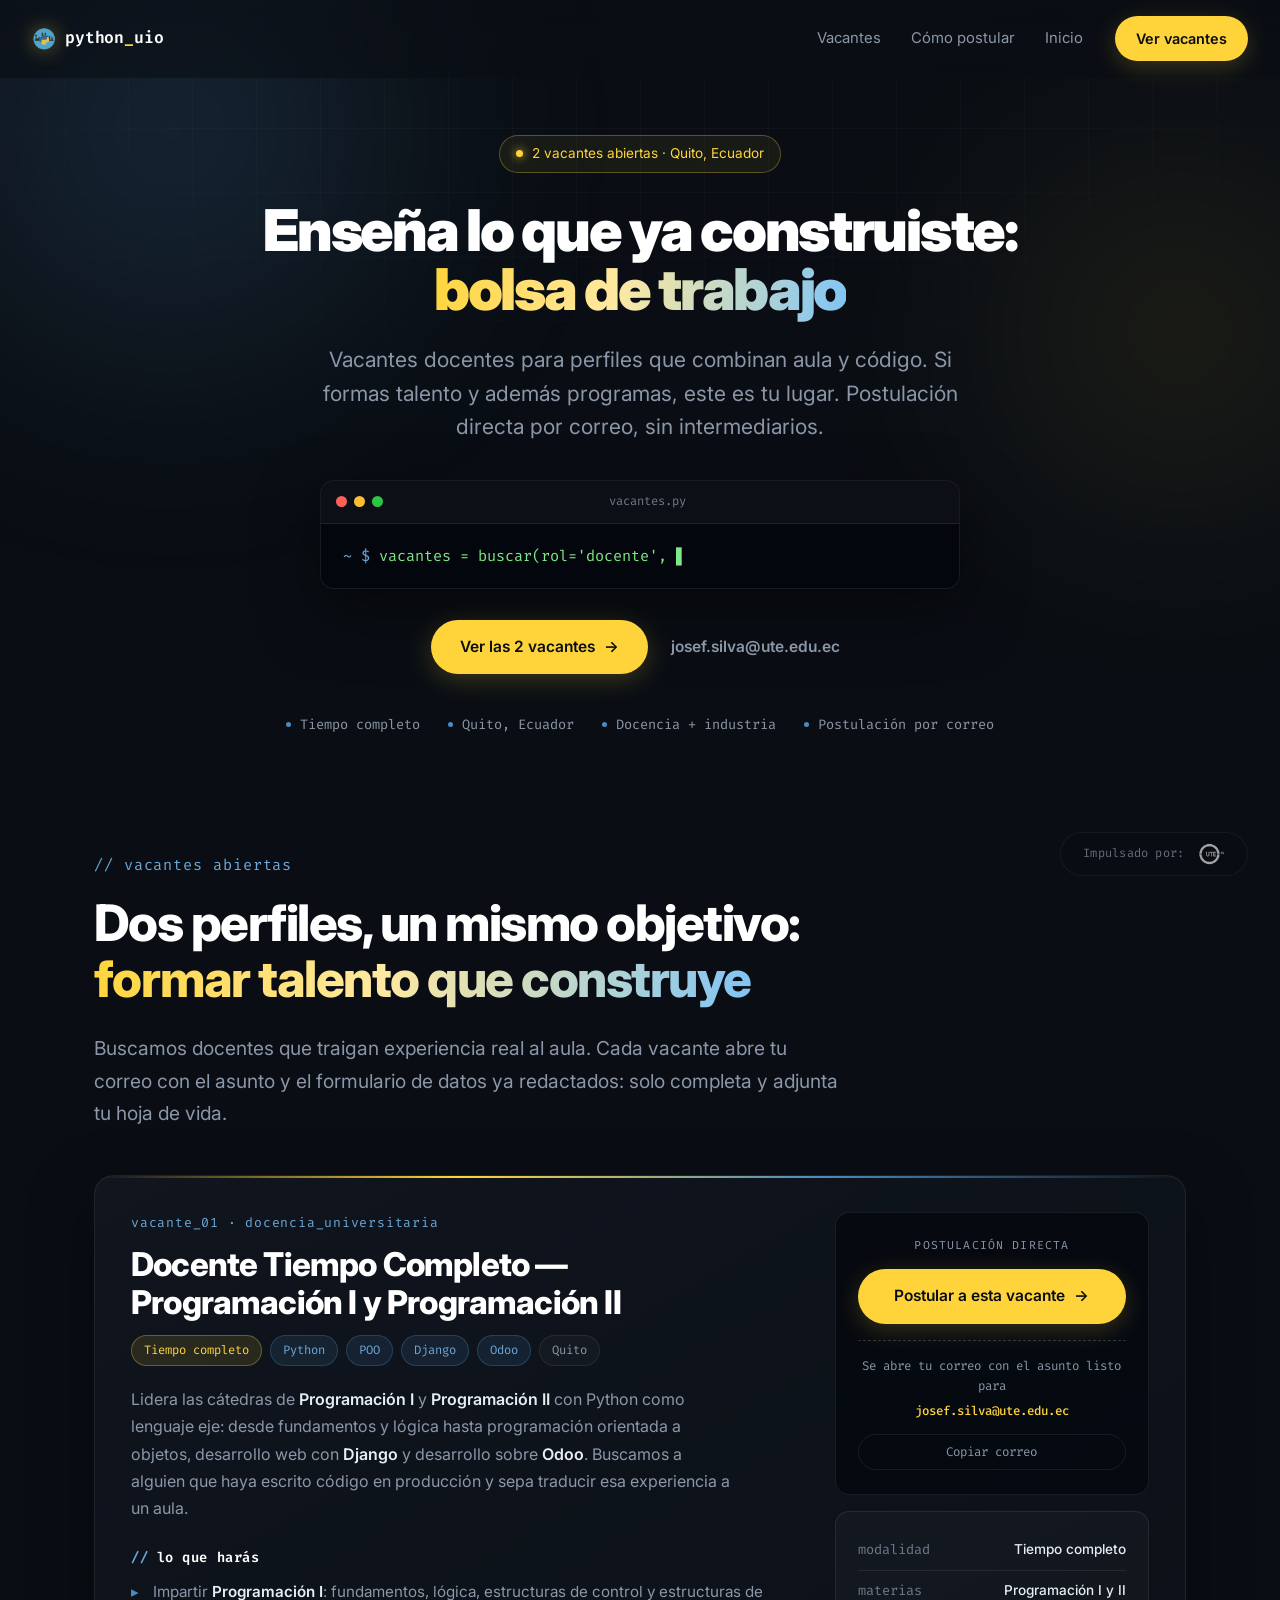
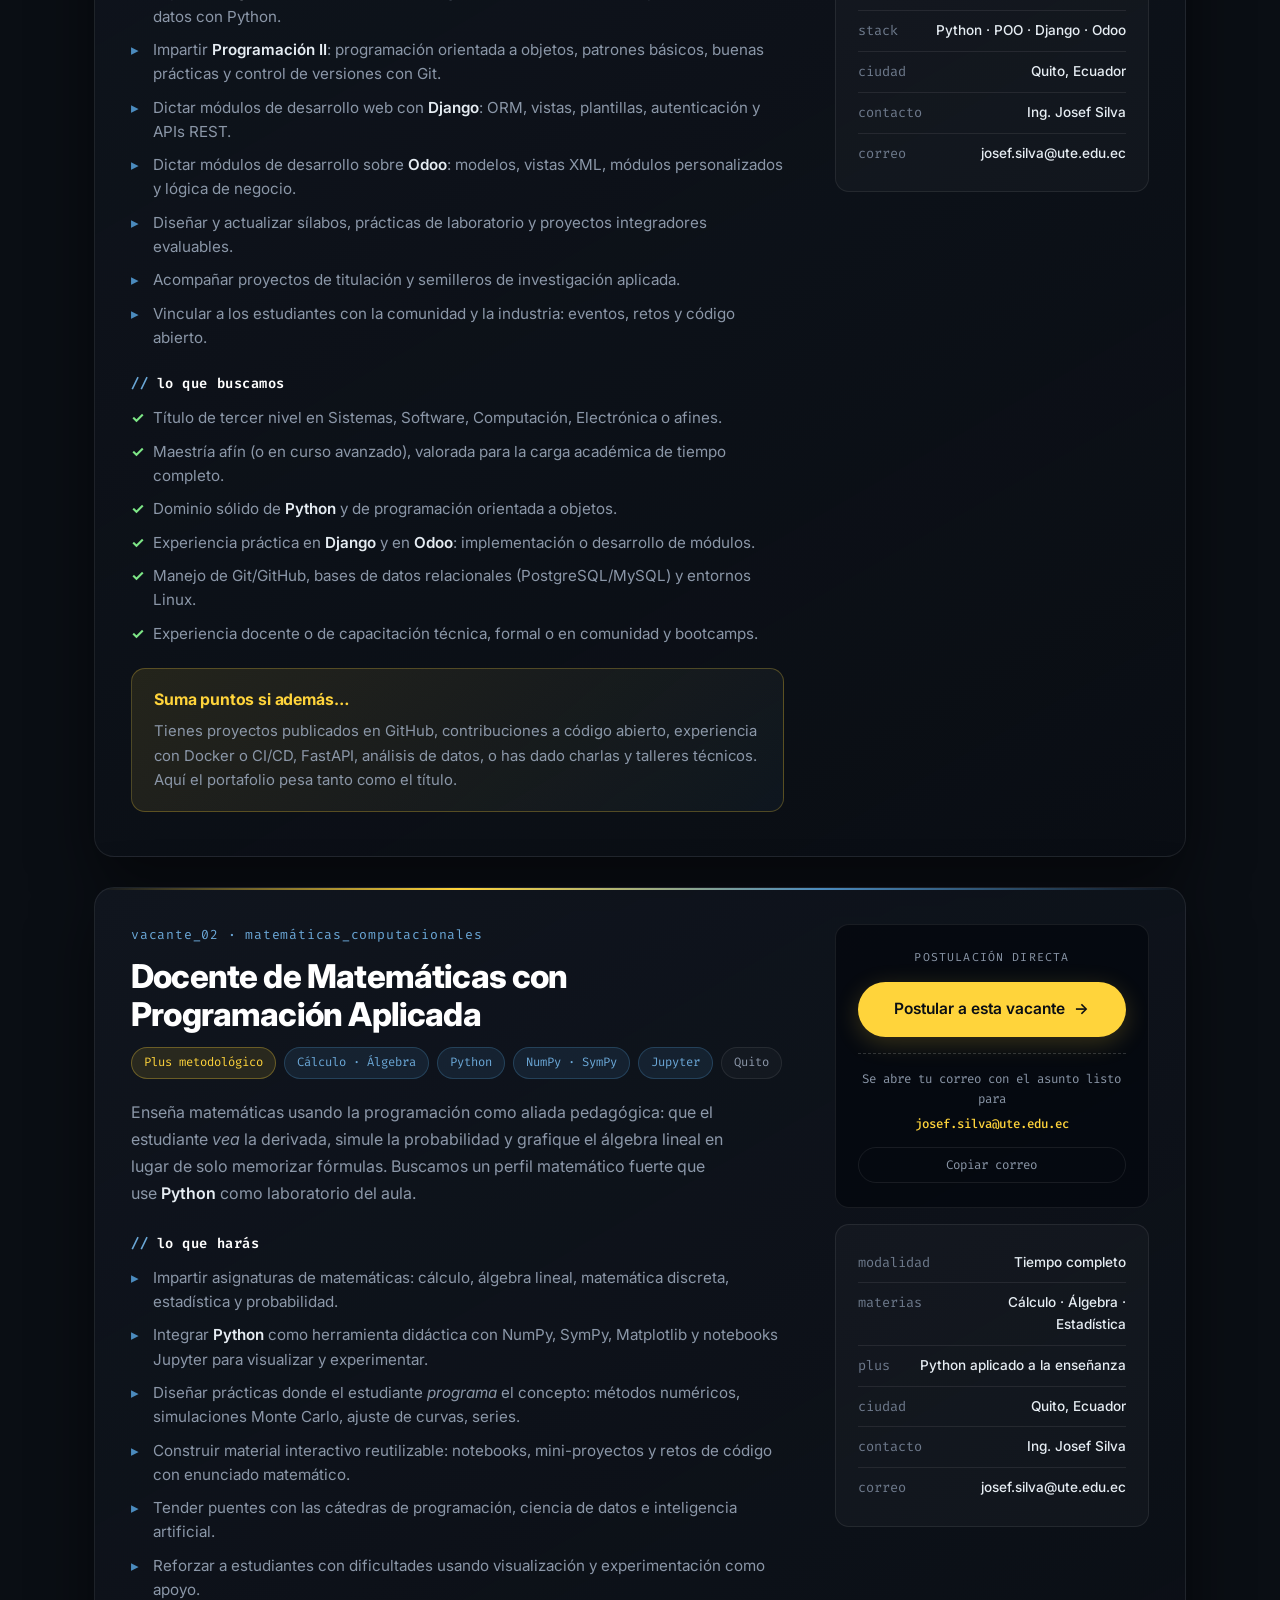
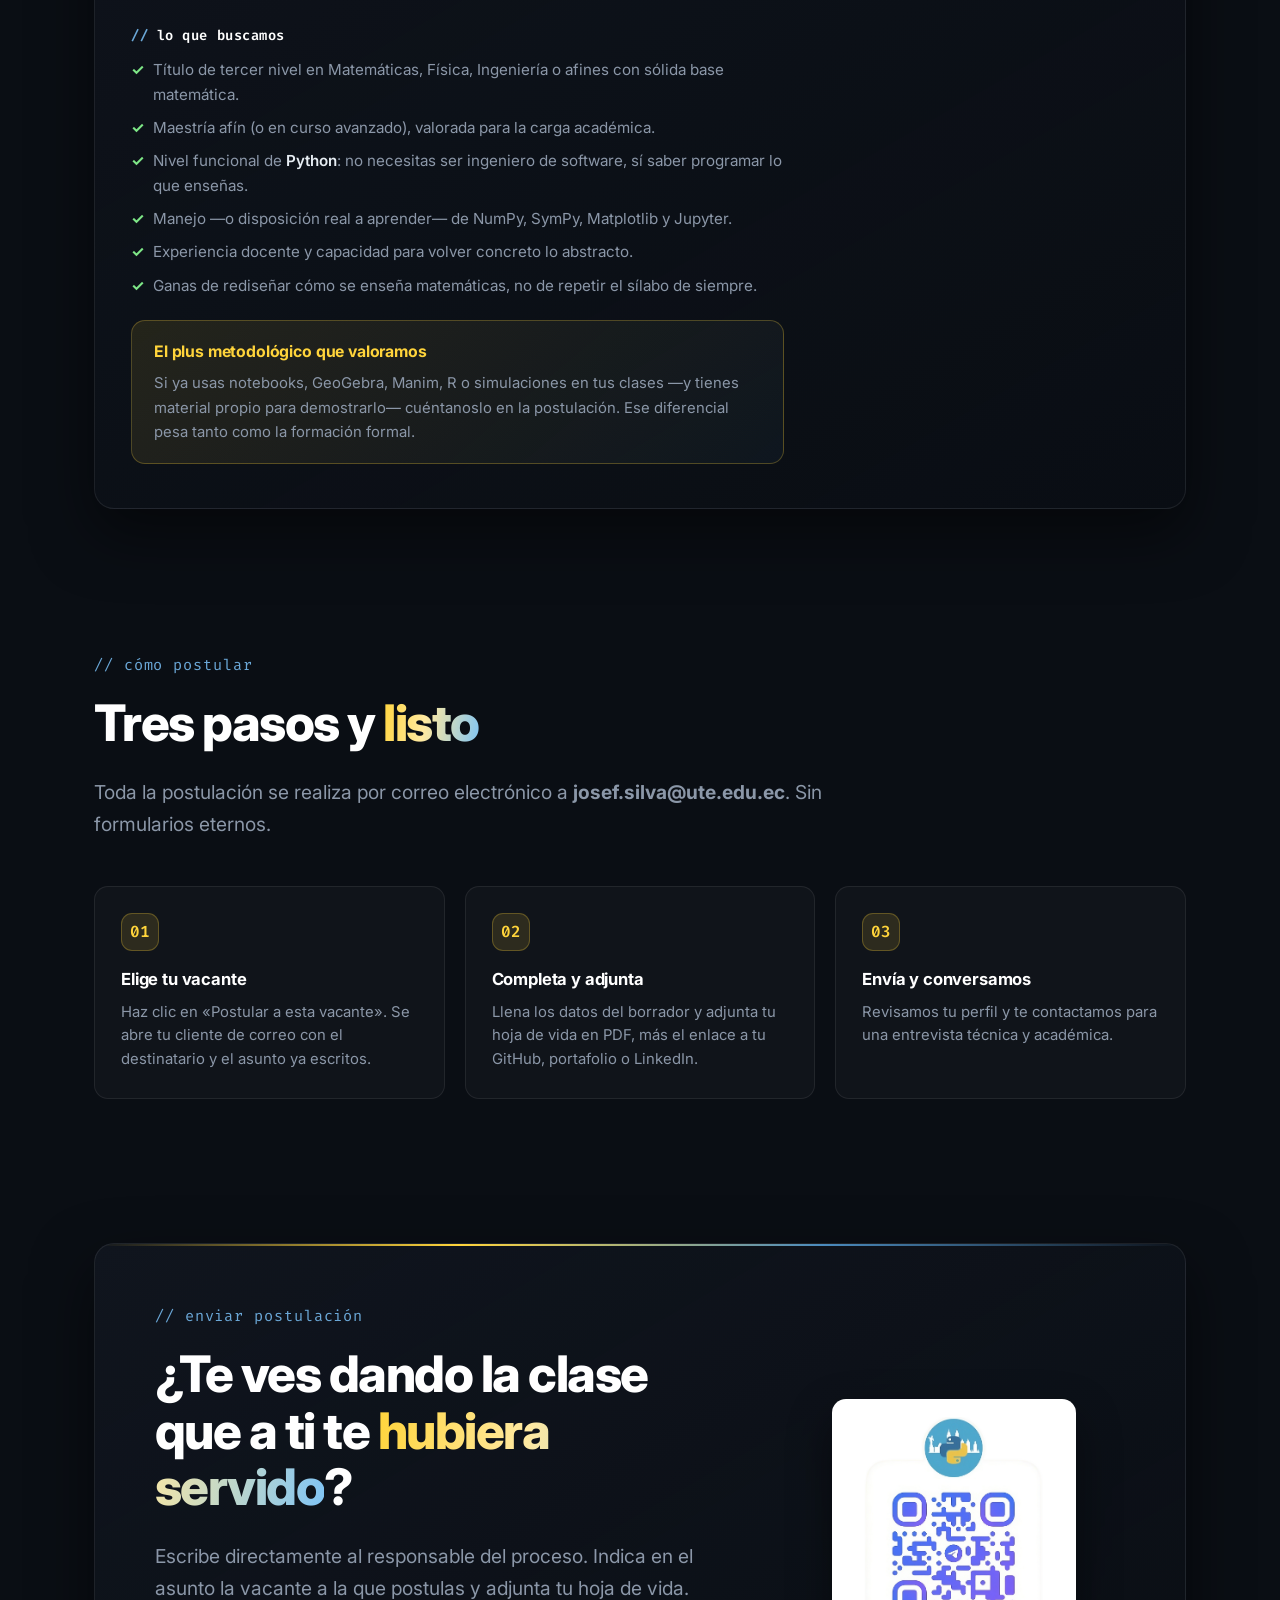
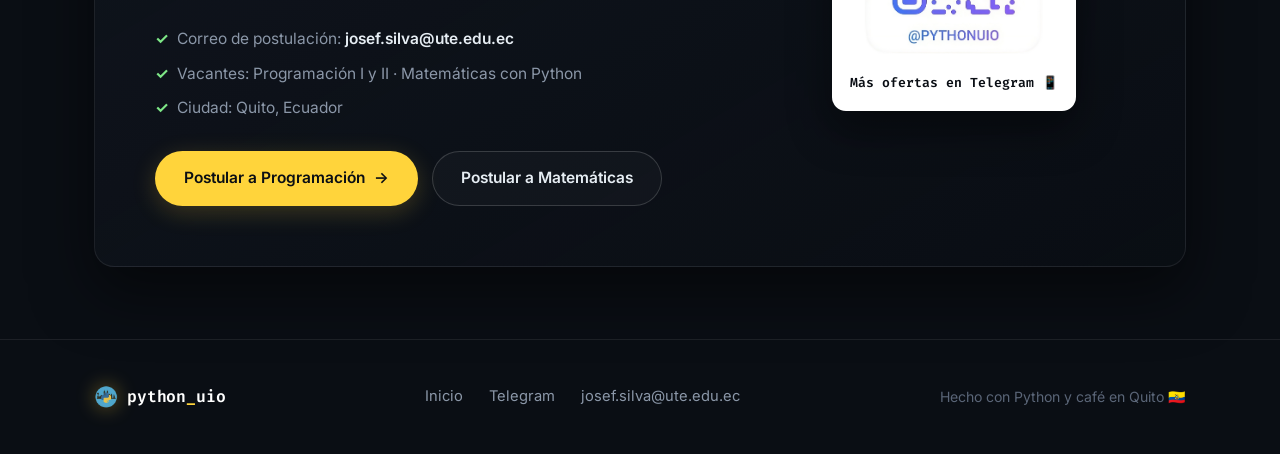
==== bolsa_trabajo.html @ 1a9aefa7 "feat(careers): add job board" ====
<!DOCTYPE html>
<html lang="es" class="page-doc">
<head>
    <meta charset="UTF-8">
    <meta name="viewport" content="width=device-width, initial-scale=1.0">
    <title>Bolsa de Trabajo | Python UIO</title>
    <meta name="description" content="Vacantes docentes en Quito: Docente Tiempo Completo de Programación I y II (Python, POO, Django, Odoo) y Docente de Matemáticas con programación aplicada como plus metodológico. Postula a josef.silva@ute.edu.ec.">
    <meta property="og:type" content="website">
    <meta property="og:title" content="Bolsa de Trabajo | Python UIO">
    <meta property="og:description" content="Dos vacantes docentes en Quito: Programación I y II (Python, Django, Odoo) y Matemáticas con programación aplicada. Postulación directa por correo.">
    <meta property="og:image" content="assets/files/img/sponsor/logo_principal_blanco.svg">
    <meta name="theme-color" content="#0A0E14">
    <link rel="icon" type="image/png" href="assets/files/img/Python_uio.png">
    <link rel="stylesheet" href="assets/css/style.css">
    <link rel="stylesheet" href="assets/css/bolsa_trabajo.css">
    <link rel="preconnect" href="https://fonts.googleapis.com">
    <link rel="preconnect" href="https://fonts.gstatic.com" crossorigin>
    <link href="https://fonts.googleapis.com/css2?family=Fira+Code:wght@400;500;600&family=Inter:wght@300;400;500;600;700;800;900&display=swap" rel="stylesheet">
</head>
<body class="page-doc">

    <!-- Capas de ambiente: orbes de color + rejilla -->
    <div class="ambient" aria-hidden="true">
        <div class="orb orb-blue"></div>
        <div class="orb orb-yellow"></div>
        <div class="grid-overlay"></div>
    </div>

    <!-- Header -->
    <header class="site-header">
        <a href="index.html" class="brand">
            <span class="brand-mark">
                <img src="assets/files/img/Python_uio.png" alt="Python UIO" width="24" height="24">
            </span>
            <span class="brand-text">python<span class="brand-accent">_</span>uio</span>
        </a>
        <nav class="site-nav" aria-label="Navegación principal">
            <a href="#vacantes">Vacantes</a>
            <a href="#como-postular">Cómo postular</a>
            <a href="index.html">Inicio</a>
        </nav>
        <a href="#vacantes" class="btn btn-primary btn-sm header-cta">Ver vacantes</a>
    </header>

    <main>

        <!-- Hero -->
        <section id="hero" class="hero hero-compact">
            <div class="container hero-inner reveal">
                <span class="badge badge-yellow"><span class="badge-dot"></span> 2 vacantes abiertas · Quito, Ecuador</span>

                <h1 class="hero-title">
                    Enseña lo que ya construiste:<br><span class="gradient-text">bolsa de trabajo</span>
                </h1>

                <p class="hero-sub">
                    Vacantes docentes para perfiles que combinan aula y código. Si formas talento y además
                    programas, este es tu lugar. Postulación directa por correo, sin intermediarios.
                </p>

                <div class="terminal">
                    <div class="terminal-bar">
                        <span class="dot red"></span><span class="dot yellow"></span><span class="dot green"></span>
                        <span class="terminal-title">vacantes.py</span>
                    </div>
                    <div class="terminal-body">
                        <span class="prompt">~ $</span> <span id="typewriter"></span><span class="cursor">▋</span>
                    </div>
                </div>

                <div class="hero-actions">
                    <a href="#vacantes" class="btn btn-primary">Ver las 2 vacantes <span class="arrow">→</span></a>
                    <a href="mailto:josef.silva@ute.edu.ec?subject=Consulta%20sobre%20las%20vacantes%20docentes%20-%20Bolsa%20de%20trabajo%20Python%20UIO" class="btn btn-ghost">josef.silva@ute.edu.ec</a>
                </div>

                <ul class="hero-meta">
                    <li>Tiempo completo</li>
                    <li>Quito, Ecuador</li>
                    <li>Docencia + industria</li>
                    <li>Postulación por correo</li>
                </ul>
            </div>
        </section>

        <!-- Vacantes -->
        <section id="vacantes" class="section">
            <div class="container">
                <div class="section-head reveal">
                    <p class="eyebrow">// vacantes abiertas</p>
                    <h2 class="section-title">Dos perfiles, un mismo objetivo:<br><span class="gradient-text">formar talento que construye</span></h2>
                    <p class="lead">
                        Buscamos docentes que traigan experiencia real al aula. Cada vacante abre tu correo con
                        el asunto y el formulario de datos ya redactados: solo completa y adjunta tu hoja de vida.
                    </p>
                </div>

                <div class="jobs">

                    <!-- ===== Vacante 01 ===== -->
                    <article class="job reveal" id="vacante-programacion">
                        <div class="job-main">
                            <p class="job-code">vacante_01 · docencia_universitaria</p>
                            <h2 class="job-title">Docente Tiempo Completo — Programación I y Programación II</h2>

                            <ul class="job-tags">
                                <li class="tag-hot">Tiempo completo</li>
                                <li class="tag-cool">Python</li>
                                <li class="tag-cool">POO</li>
                                <li class="tag-cool">Django</li>
                                <li class="tag-cool">Odoo</li>
                                <li>Quito</li>
                            </ul>

                            <p class="job-desc">
                                Lidera las cátedras de <strong>Programación I</strong> y <strong>Programación II</strong>
                                con Python como lenguaje eje: desde fundamentos y lógica hasta programación orientada
                                a objetos, desarrollo web con <strong>Django</strong> y desarrollo sobre <strong>Odoo</strong>.
                                Buscamos a alguien que haya escrito código en producción y sepa traducir esa
                                experiencia a un aula.
                            </p>

                            <div class="job-block">
                                <h3>lo que harás</h3>
                                <ul class="job-list">
                                    <li>Impartir <strong>Programación I</strong>: fundamentos, lógica, estructuras de control y estructuras de datos con Python.</li>
                                    <li>Impartir <strong>Programación II</strong>: programación orientada a objetos, patrones básicos, buenas prácticas y control de versiones con Git.</li>
                                    <li>Dictar módulos de desarrollo web con <strong>Django</strong>: ORM, vistas, plantillas, autenticación y APIs REST.</li>
                                    <li>Dictar módulos de desarrollo sobre <strong>Odoo</strong>: modelos, vistas XML, módulos personalizados y lógica de negocio.</li>
                                    <li>Diseñar y actualizar sílabos, prácticas de laboratorio y proyectos integradores evaluables.</li>
                                    <li>Acompañar proyectos de titulación y semilleros de investigación aplicada.</li>
                                    <li>Vincular a los estudiantes con la comunidad y la industria: eventos, retos y código abierto.</li>
                                </ul>
                            </div>

                            <div class="job-block">
                                <h3>lo que buscamos</h3>
                                <ul class="job-list is-check">
                                    <li>Título de tercer nivel en Sistemas, Software, Computación, Electrónica o afines.</li>
                                    <li>Maestría afín (o en curso avanzado), valorada para la carga académica de tiempo completo.</li>
                                    <li>Dominio sólido de <strong>Python</strong> y de programación orientada a objetos.</li>
                                    <li>Experiencia práctica en <strong>Django</strong> y en <strong>Odoo</strong>: implementación o desarrollo de módulos.</li>
                                    <li>Manejo de Git/GitHub, bases de datos relacionales (PostgreSQL/MySQL) y entornos Linux.</li>
                                    <li>Experiencia docente o de capacitación técnica, formal o en comunidad y bootcamps.</li>
                                </ul>
                            </div>

                            <div class="job-highlight">
                                <h3>Suma puntos si además…</h3>
                                <p>
                                    Tienes proyectos publicados en GitHub, contribuciones a código abierto, experiencia
                                    con Docker o CI/CD, FastAPI, análisis de datos, o has dado charlas y talleres
                                    técnicos. Aquí el portafolio pesa tanto como el título.
                                </p>
                            </div>
                        </div>

                        <aside class="job-aside">
                            <div class="apply-box">
                                <p class="apply-kicker">Postulación directa</p>
                                <a href="mailto:josef.silva@ute.edu.ec?subject=Postulacion%20-%20Docente%20Tiempo%20Completo%20Programacion%20I%20y%20II%20%28Python%20%2F%20Django%20%2F%20Odoo%29&body=Estimado%20Ing.%20Josef%20Silva%3A%0D%0A%0D%0APor%20medio%20del%20presente%20presento%20mi%20postulacion%20a%20la%20vacante%20de%20Docente%20Tiempo%20Completo%20de%20Programacion%20I%20y%20Programacion%20II%20%28Python%2C%20POO%2C%20Django%2C%20Odoo%29%2C%20publicada%20en%20la%20bolsa%20de%20trabajo%20de%20Python%20UIO.%0D%0A%0D%0A---%20DATOS%20DEL%20POSTULANTE%20---%0D%0ANombre%20completo%3A%0D%0ATelefono%20%2F%20WhatsApp%3A%0D%0ACiudad%20de%20residencia%3A%0D%0A%0D%0A---%20FORMACION%20---%0D%0ATitulo%20de%20tercer%20nivel%3A%0D%0ATitulo%20de%20cuarto%20nivel%20%28maestria%20%2F%20PhD%29%3A%0D%0AInstitucion%20y%20anio%20de%20graduacion%3A%0D%0A%0D%0A---%20EXPERIENCIA%20---%0D%0AAnios%20de%20experiencia%20docente%3A%0D%0AAnios%20de%20experiencia%20profesional%20en%20el%20area%3A%0D%0ANivel%20en%20Python%20y%20POO%20%28basico%20%2F%20intermedio%20%2F%20avanzado%29%3A%0D%0AExperiencia%20con%20Django%20%28proyectos%20y%20rol%29%3A%0D%0AExperiencia%20con%20Odoo%20%28version%20y%20modulos%20desarrollados%29%3A%0D%0AOtras%20herramientas%20%28Git%2C%20PostgreSQL%2C%20Docker%2C%20APIs%2C%20etc.%29%3A%0D%0A%0D%0A---%20ENLACES%20---%0D%0AGitHub%20%2F%20GitLab%3A%0D%0APortafolio%20o%20material%20propio%3A%0D%0ALinkedIn%3A%0D%0A%0D%0A---%20PRESENTACION%20BREVE%20%283%20o%204%20lineas%29%20---%0D%0A%0D%0A%0D%0AIMPORTANTE%3A%20adjuntar%20la%20hoja%20de%20vida%20en%20PDF%20antes%20de%20enviar.%0D%0A%0D%0AQuedo%20atento%2Fa%20a%20su%20respuesta.%0D%0ASaludos%20cordiales%2C%0D%0A" class="btn btn-primary">
                                    Postular a esta vacante <span class="arrow">→</span>
                                </a>
                                <a href="mailto:josef.silva@ute.edu.ec?subject=Postulacion%20-%20Docente%20Tiempo%20Completo%20Programacion%20I%20y%20II%20%28Python%20%2F%20Django%20%2F%20Odoo%29&body=Estimado%20Ing.%20Josef%20Silva%3A%0D%0A%0D%0APor%20medio%20del%20presente%20presento%20mi%20postulacion%20a%20la%20vacante%20de%20Docente%20Tiempo%20Completo%20de%20Programacion%20I%20y%20Programacion%20II%20%28Python%2C%20POO%2C%20Django%2C%20Odoo%29%2C%20publicada%20en%20la%20bolsa%20de%20trabajo%20de%20Python%20UIO.%0D%0A%0D%0A---%20DATOS%20DEL%20POSTULANTE%20---%0D%0ANombre%20completo%3A%0D%0ATelefono%20%2F%20WhatsApp%3A%0D%0ACiudad%20de%20residencia%3A%0D%0A%0D%0A---%20FORMACION%20---%0D%0ATitulo%20de%20tercer%20nivel%3A%0D%0ATitulo%20de%20cuarto%20nivel%20%28maestria%20%2F%20PhD%29%3A%0D%0AInstitucion%20y%20anio%20de%20graduacion%3A%0D%0A%0D%0A---%20EXPERIENCIA%20---%0D%0AAnios%20de%20experiencia%20docente%3A%0D%0AAnios%20de%20experiencia%20profesional%20en%20el%20area%3A%0D%0ANivel%20en%20Python%20y%20POO%20%28basico%20%2F%20intermedio%20%2F%20avanzado%29%3A%0D%0AExperiencia%20con%20Django%20%28proyectos%20y%20rol%29%3A%0D%0AExperiencia%20con%20Odoo%20%28version%20y%20modulos%20desarrollados%29%3A%0D%0AOtras%20herramientas%20%28Git%2C%20PostgreSQL%2C%20Docker%2C%20APIs%2C%20etc.%29%3A%0D%0A%0D%0A---%20ENLACES%20---%0D%0AGitHub%20%2F%20GitLab%3A%0D%0APortafolio%20o%20material%20propio%3A%0D%0ALinkedIn%3A%0D%0A%0D%0A---%20PRESENTACION%20BREVE%20%283%20o%204%20lineas%29%20---%0D%0A%0D%0A%0D%0AIMPORTANTE%3A%20adjuntar%20la%20hoja%20de%20vida%20en%20PDF%20antes%20de%20enviar.%0D%0A%0D%0AQuedo%20atento%2Fa%20a%20su%20respuesta.%0D%0ASaludos%20cordiales%2C%0D%0A" class="apply-mail">
                                    Se abre tu correo con el asunto listo para
                                    <strong>josef.silva@ute.edu.ec</strong>
                                </a>
                                <button type="button" class="copy-btn" data-copy="josef.silva@ute.edu.ec">Copiar correo</button>
                            </div>

                            <ul class="job-facts">
                                <li><span class="fact-key">modalidad</span><span class="fact-val">Tiempo completo</span></li>
                                <li><span class="fact-key">materias</span><span class="fact-val">Programación I y II</span></li>
                                <li><span class="fact-key">stack</span><span class="fact-val">Python · POO · Django · Odoo</span></li>
                                <li><span class="fact-key">ciudad</span><span class="fact-val">Quito, Ecuador</span></li>
                                <li><span class="fact-key">contacto</span><span class="fact-val">Ing. Josef Silva</span></li>
                                <li><span class="fact-key">correo</span><span class="fact-val">josef.silva@<wbr>ute.edu.ec</span></li>
                            </ul>
                        </aside>
                    </article>

                    <!-- ===== Vacante 02 ===== -->
                    <article class="job reveal" id="vacante-matematicas">
                        <div class="job-main">
                            <p class="job-code">vacante_02 · matemáticas_computacionales</p>
                            <h2 class="job-title">Docente de Matemáticas con Programación Aplicada</h2>

                            <ul class="job-tags">
                                <li class="tag-hot">Plus metodológico</li>
                                <li class="tag-cool">Cálculo · Álgebra</li>
                                <li class="tag-cool">Python</li>
                                <li class="tag-cool">NumPy · SymPy</li>
                                <li class="tag-cool">Jupyter</li>
                                <li>Quito</li>
                            </ul>

                            <p class="job-desc">
                                Enseña matemáticas usando la programación como aliada pedagógica: que el estudiante
                                <em>vea</em> la derivada, simule la probabilidad y grafique el álgebra lineal en lugar
                                de solo memorizar fórmulas. Buscamos un perfil matemático fuerte que use
                                <strong>Python</strong> como laboratorio del aula.
                            </p>

                            <div class="job-block">
                                <h3>lo que harás</h3>
                                <ul class="job-list">
                                    <li>Impartir asignaturas de matemáticas: cálculo, álgebra lineal, matemática discreta, estadística y probabilidad.</li>
                                    <li>Integrar <strong>Python</strong> como herramienta didáctica con NumPy, SymPy, Matplotlib y notebooks Jupyter para visualizar y experimentar.</li>
                                    <li>Diseñar prácticas donde el estudiante <em>programa</em> el concepto: métodos numéricos, simulaciones Monte Carlo, ajuste de curvas, series.</li>
                                    <li>Construir material interactivo reutilizable: notebooks, mini-proyectos y retos de código con enunciado matemático.</li>
                                    <li>Tender puentes con las cátedras de programación, ciencia de datos e inteligencia artificial.</li>
                                    <li>Reforzar a estudiantes con dificultades usando visualización y experimentación como apoyo.</li>
                                </ul>
                            </div>

                            <div class="job-block">
                                <h3>lo que buscamos</h3>
                                <ul class="job-list is-check">
                                    <li>Título de tercer nivel en Matemáticas, Física, Ingeniería o afines con sólida base matemática.</li>
                                    <li>Maestría afín (o en curso avanzado), valorada para la carga académica.</li>
                                    <li>Nivel funcional de <strong>Python</strong>: no necesitas ser ingeniero de software, sí saber programar lo que enseñas.</li>
                                    <li>Manejo —o disposición real a aprender— de NumPy, SymPy, Matplotlib y Jupyter.</li>
                                    <li>Experiencia docente y capacidad para volver concreto lo abstracto.</li>
                                    <li>Ganas de rediseñar cómo se enseña matemáticas, no de repetir el sílabo de siempre.</li>
                                </ul>
                            </div>

                            <div class="job-highlight">
                                <h3>El plus metodológico que valoramos</h3>
                                <p>
                                    Si ya usas notebooks, GeoGebra, Manim, R o simulaciones en tus clases —y tienes
                                    material propio para demostrarlo— cuéntanoslo en la postulación. Ese diferencial
                                    pesa tanto como la formación formal.
                                </p>
                            </div>
                        </div>

                        <aside class="job-aside">
                            <div class="apply-box">
                                <p class="apply-kicker">Postulación directa</p>
                                <a href="mailto:josef.silva@ute.edu.ec?subject=Postulacion%20-%20Docente%20de%20Matematicas%20con%20Programacion%20Aplicada&body=Estimado%20Ing.%20Josef%20Silva%3A%0D%0A%0D%0APor%20medio%20del%20presente%20presento%20mi%20postulacion%20a%20la%20vacante%20de%20Docente%20de%20Matematicas%20con%20Programacion%20Aplicada%20a%20la%20Ensenanza%2C%20publicada%20en%20la%20bolsa%20de%20trabajo%20de%20Python%20UIO.%0D%0A%0D%0A---%20DATOS%20DEL%20POSTULANTE%20---%0D%0ANombre%20completo%3A%0D%0ATelefono%20%2F%20WhatsApp%3A%0D%0ACiudad%20de%20residencia%3A%0D%0A%0D%0A---%20FORMACION%20---%0D%0ATitulo%20de%20tercer%20nivel%3A%0D%0ATitulo%20de%20cuarto%20nivel%20%28maestria%20%2F%20PhD%29%3A%0D%0AInstitucion%20y%20anio%20de%20graduacion%3A%0D%0A%0D%0A---%20EXPERIENCIA%20---%0D%0AAnios%20de%20experiencia%20docente%3A%0D%0AAnios%20de%20experiencia%20profesional%20en%20el%20area%3A%0D%0AAsignaturas%20de%20matematicas%20que%20ha%20impartido%3A%0D%0ANivel%20en%20Python%20%28basico%20%2F%20intermedio%20%2F%20avanzado%29%3A%0D%0AHerramientas%20que%20usa%20en%20clase%20%28NumPy%2C%20SymPy%2C%20Matplotlib%2C%20Jupyter%2C%20GeoGebra%2C%20Manim%2C%20R%2C%20otras%29%3A%0D%0AEjemplo%20concreto%20de%20una%20clase%20donde%20aplico%20programacion%3A%0D%0A%0D%0A---%20ENLACES%20---%0D%0AGitHub%20%2F%20GitLab%3A%0D%0APortafolio%20o%20material%20propio%3A%0D%0ALinkedIn%3A%0D%0A%0D%0A---%20PRESENTACION%20BREVE%20%283%20o%204%20lineas%29%20---%0D%0A%0D%0A%0D%0AIMPORTANTE%3A%20adjuntar%20la%20hoja%20de%20vida%20en%20PDF%20antes%20de%20enviar.%0D%0A%0D%0AQuedo%20atento%2Fa%20a%20su%20respuesta.%0D%0ASaludos%20cordiales%2C%0D%0A" class="btn btn-primary">
                                    Postular a esta vacante <span class="arrow">→</span>
                                </a>
                                <a href="mailto:josef.silva@ute.edu.ec?subject=Postulacion%20-%20Docente%20de%20Matematicas%20con%20Programacion%20Aplicada&body=Estimado%20Ing.%20Josef%20Silva%3A%0D%0A%0D%0APor%20medio%20del%20presente%20presento%20mi%20postulacion%20a%20la%20vacante%20de%20Docente%20de%20Matematicas%20con%20Programacion%20Aplicada%20a%20la%20Ensenanza%2C%20publicada%20en%20la%20bolsa%20de%20trabajo%20de%20Python%20UIO.%0D%0A%0D%0A---%20DATOS%20DEL%20POSTULANTE%20---%0D%0ANombre%20completo%3A%0D%0ATelefono%20%2F%20WhatsApp%3A%0D%0ACiudad%20de%20residencia%3A%0D%0A%0D%0A---%20FORMACION%20---%0D%0ATitulo%20de%20tercer%20nivel%3A%0D%0ATitulo%20de%20cuarto%20nivel%20%28maestria%20%2F%20PhD%29%3A%0D%0AInstitucion%20y%20anio%20de%20graduacion%3A%0D%0A%0D%0A---%20EXPERIENCIA%20---%0D%0AAnios%20de%20experiencia%20docente%3A%0D%0AAnios%20de%20experiencia%20profesional%20en%20el%20area%3A%0D%0AAsignaturas%20de%20matematicas%20que%20ha%20impartido%3A%0D%0ANivel%20en%20Python%20%28basico%20%2F%20intermedio%20%2F%20avanzado%29%3A%0D%0AHerramientas%20que%20usa%20en%20clase%20%28NumPy%2C%20SymPy%2C%20Matplotlib%2C%20Jupyter%2C%20GeoGebra%2C%20Manim%2C%20R%2C%20otras%29%3A%0D%0AEjemplo%20concreto%20de%20una%20clase%20donde%20aplico%20programacion%3A%0D%0A%0D%0A---%20ENLACES%20---%0D%0AGitHub%20%2F%20GitLab%3A%0D%0APortafolio%20o%20material%20propio%3A%0D%0ALinkedIn%3A%0D%0A%0D%0A---%20PRESENTACION%20BREVE%20%283%20o%204%20lineas%29%20---%0D%0A%0D%0A%0D%0AIMPORTANTE%3A%20adjuntar%20la%20hoja%20de%20vida%20en%20PDF%20antes%20de%20enviar.%0D%0A%0D%0AQuedo%20atento%2Fa%20a%20su%20respuesta.%0D%0ASaludos%20cordiales%2C%0D%0A" class="apply-mail">
                                    Se abre tu correo con el asunto listo para
                                    <strong>josef.silva@ute.edu.ec</strong>
                                </a>
                                <button type="button" class="copy-btn" data-copy="josef.silva@ute.edu.ec">Copiar correo</button>
                            </div>

                            <ul class="job-facts">
                                <li><span class="fact-key">modalidad</span><span class="fact-val">Tiempo completo</span></li>
                                <li><span class="fact-key">materias</span><span class="fact-val">Cálculo · Álgebra · Estadística</span></li>
                                <li><span class="fact-key">plus</span><span class="fact-val">Python aplicado a la enseñanza</span></li>
                                <li><span class="fact-key">ciudad</span><span class="fact-val">Quito, Ecuador</span></li>
                                <li><span class="fact-key">contacto</span><span class="fact-val">Ing. Josef Silva</span></li>
                                <li><span class="fact-key">correo</span><span class="fact-val">josef.silva@<wbr>ute.edu.ec</span></li>
                            </ul>
                        </aside>
                    </article>

                </div>
            </div>
        </section>

        <!-- Cómo postular -->
        <section id="como-postular" class="section">
            <div class="container">
                <div class="section-head reveal">
                    <p class="eyebrow">// cómo postular</p>
                    <h2 class="section-title">Tres pasos y <span class="gradient-text">listo</span></h2>
                    <p class="lead">
                        Toda la postulación se realiza por correo electrónico a
                        <strong>josef.silva@ute.edu.ec</strong>. Sin formularios eternos.
                    </p>
                </div>

                <div class="steps">
                    <article class="step reveal">
                        <span class="step-num">01</span>
                        <h3>Elige tu vacante</h3>
                        <p>Haz clic en «Postular a esta vacante». Se abre tu cliente de correo con el destinatario y el asunto ya escritos.</p>
                    </article>
                    <article class="step reveal">
                        <span class="step-num">02</span>
                        <h3>Completa y adjunta</h3>
                        <p>Llena los datos del borrador y adjunta tu hoja de vida en PDF, más el enlace a tu GitHub, portafolio o LinkedIn.</p>
                    </article>
                    <article class="step reveal">
                        <span class="step-num">03</span>
                        <h3>Envía y conversamos</h3>
                        <p>Revisamos tu perfil y te contactamos para una entrevista técnica y académica.</p>
                    </article>
                </div>
            </div>
        </section>

        <!-- CTA final -->
        <section id="contacto" class="section">
            <div class="container">
                <div class="panel final-cta reveal">
                    <div class="panel-content">
                        <p class="eyebrow">// enviar postulación</p>
                        <h2 class="section-title">
                            ¿Te ves dando la clase<br>que a ti te <span class="gradient-text">hubiera servido</span>?
                        </h2>
                        <p class="lead">
                            Escribe directamente al responsable del proceso. Indica en el asunto la vacante
                            a la que postulas y adjunta tu hoja de vida.
                        </p>
                        <ul class="check-list">
                            <li>Correo de postulación: <strong>josef.silva@ute.edu.ec</strong></li>
                            <li>Vacantes: Programación I y II · Matemáticas con Python</li>
                            <li>Ciudad: Quito, Ecuador</li>
                        </ul>
                        <div class="hero-actions">
                            <a href="mailto:josef.silva@ute.edu.ec?subject=Postulacion%20-%20Docente%20Tiempo%20Completo%20Programacion%20I%20y%20II%20%28Python%20%2F%20Django%20%2F%20Odoo%29&body=Estimado%20Ing.%20Josef%20Silva%3A%0D%0A%0D%0APor%20medio%20del%20presente%20presento%20mi%20postulacion%20a%20la%20vacante%20de%20Docente%20Tiempo%20Completo%20de%20Programacion%20I%20y%20Programacion%20II%20%28Python%2C%20POO%2C%20Django%2C%20Odoo%29%2C%20publicada%20en%20la%20bolsa%20de%20trabajo%20de%20Python%20UIO.%0D%0A%0D%0A---%20DATOS%20DEL%20POSTULANTE%20---%0D%0ANombre%20completo%3A%0D%0ATelefono%20%2F%20WhatsApp%3A%0D%0ACiudad%20de%20residencia%3A%0D%0A%0D%0A---%20FORMACION%20---%0D%0ATitulo%20de%20tercer%20nivel%3A%0D%0ATitulo%20de%20cuarto%20nivel%20%28maestria%20%2F%20PhD%29%3A%0D%0AInstitucion%20y%20anio%20de%20graduacion%3A%0D%0A%0D%0A---%20EXPERIENCIA%20---%0D%0AAnios%20de%20experiencia%20docente%3A%0D%0AAnios%20de%20experiencia%20profesional%20en%20el%20area%3A%0D%0ANivel%20en%20Python%20y%20POO%20%28basico%20%2F%20intermedio%20%2F%20avanzado%29%3A%0D%0AExperiencia%20con%20Django%20%28proyectos%20y%20rol%29%3A%0D%0AExperiencia%20con%20Odoo%20%28version%20y%20modulos%20desarrollados%29%3A%0D%0AOtras%20herramientas%20%28Git%2C%20PostgreSQL%2C%20Docker%2C%20APIs%2C%20etc.%29%3A%0D%0A%0D%0A---%20ENLACES%20---%0D%0AGitHub%20%2F%20GitLab%3A%0D%0APortafolio%20o%20material%20propio%3A%0D%0ALinkedIn%3A%0D%0A%0D%0A---%20PRESENTACION%20BREVE%20%283%20o%204%20lineas%29%20---%0D%0A%0D%0A%0D%0AIMPORTANTE%3A%20adjuntar%20la%20hoja%20de%20vida%20en%20PDF%20antes%20de%20enviar.%0D%0A%0D%0AQuedo%20atento%2Fa%20a%20su%20respuesta.%0D%0ASaludos%20cordiales%2C%0D%0A" class="btn btn-primary">
                                Postular a Programación <span class="arrow">→</span>
                            </a>
                            <a href="mailto:josef.silva@ute.edu.ec?subject=Postulacion%20-%20Docente%20de%20Matematicas%20con%20Programacion%20Aplicada&body=Estimado%20Ing.%20Josef%20Silva%3A%0D%0A%0D%0APor%20medio%20del%20presente%20presento%20mi%20postulacion%20a%20la%20vacante%20de%20Docente%20de%20Matematicas%20con%20Programacion%20Aplicada%20a%20la%20Ensenanza%2C%20publicada%20en%20la%20bolsa%20de%20trabajo%20de%20Python%20UIO.%0D%0A%0D%0A---%20DATOS%20DEL%20POSTULANTE%20---%0D%0ANombre%20completo%3A%0D%0ATelefono%20%2F%20WhatsApp%3A%0D%0ACiudad%20de%20residencia%3A%0D%0A%0D%0A---%20FORMACION%20---%0D%0ATitulo%20de%20tercer%20nivel%3A%0D%0ATitulo%20de%20cuarto%20nivel%20%28maestria%20%2F%20PhD%29%3A%0D%0AInstitucion%20y%20anio%20de%20graduacion%3A%0D%0A%0D%0A---%20EXPERIENCIA%20---%0D%0AAnios%20de%20experiencia%20docente%3A%0D%0AAnios%20de%20experiencia%20profesional%20en%20el%20area%3A%0D%0AAsignaturas%20de%20matematicas%20que%20ha%20impartido%3A%0D%0ANivel%20en%20Python%20%28basico%20%2F%20intermedio%20%2F%20avanzado%29%3A%0D%0AHerramientas%20que%20usa%20en%20clase%20%28NumPy%2C%20SymPy%2C%20Matplotlib%2C%20Jupyter%2C%20GeoGebra%2C%20Manim%2C%20R%2C%20otras%29%3A%0D%0AEjemplo%20concreto%20de%20una%20clase%20donde%20aplico%20programacion%3A%0D%0A%0D%0A---%20ENLACES%20---%0D%0AGitHub%20%2F%20GitLab%3A%0D%0APortafolio%20o%20material%20propio%3A%0D%0ALinkedIn%3A%0D%0A%0D%0A---%20PRESENTACION%20BREVE%20%283%20o%204%20lineas%29%20---%0D%0A%0D%0A%0D%0AIMPORTANTE%3A%20adjuntar%20la%20hoja%20de%20vida%20en%20PDF%20antes%20de%20enviar.%0D%0A%0D%0AQuedo%20atento%2Fa%20a%20su%20respuesta.%0D%0ASaludos%20cordiales%2C%0D%0A" class="btn btn-outline">
                                Postular a Matemáticas
                            </a>
                        </div>
                    </div>
                    <div class="panel-aside">
                        <div class="qr-card">
                            <img src="assets/files/img/QR_telegram_web.png" alt="Código QR para unirse al canal de Telegram de Python UIO" class="qr-img" width="882" height="1130" loading="lazy">
                            <p class="qr-label">Más ofertas en Telegram 📱</p>
                        </div>
                    </div>
                </div>
            </div>
        </section>

    </main>

    <!-- Footer persistente de patrocinadores -->
    <div class="presentation-footer" aria-label="Patrocinadores">
        <span class="presentation-sponsor-text">Impulsado por:</span>
        <img src="assets/files/img/sponsor/UTE-logo-blancoai-shadow.png" alt="UTE" class="presentation-sponsor-logo">
    </div>

    <footer class="site-footer">
        <div class="container footer-inner">
            <a href="index.html" class="brand">
                <span class="brand-mark">
                    <img src="assets/files/img/Python_uio.png" alt="Python UIO" width="24" height="24">
                </span>
                <span class="brand-text">python<span class="brand-accent">_</span>uio</span>
            </a>
            <nav class="footer-links" aria-label="Enlaces del pie de página">
                <a href="index.html">Inicio</a>
                <a href="https://t.me/pythonUIO" target="_blank" rel="noopener">Telegram</a>
                <a href="mailto:josef.silva@ute.edu.ec?subject=Consulta%20sobre%20las%20vacantes%20docentes%20-%20Bolsa%20de%20trabajo%20Python%20UIO">josef.silva@ute.edu.ec</a>
            </nav>
            <p class="footer-note">Hecho con Python y café en Quito 🇪🇨</p>
        </div>
    </footer>

    <script src="assets/js/bolsa_trabajo.js"></script>
</body>
</html>
---- assets/css/style.css ----
/* ============================================
   Python UIO — Design tokens
   ============================================ */
:root {
    --bg: #0A0E14;
    --bg-elev: #10151E;
    --surface: rgba(255, 255, 255, 0.028);
    --surface-hover: rgba(255, 255, 255, 0.05);
    --border: rgba(255, 255, 255, 0.08);
    --border-strong: rgba(255, 255, 255, 0.16);

    --text: #E6EDF3;
    --text-dim: #8B97A8;

    --blue: #4B8BBE;
    --blue-bright: #6BA8D8;
    --yellow: #FFD43B;
    --green: #7EE787;
    --purple: #D2A8FF;

    --font-main: 'Inter', system-ui, -apple-system, sans-serif;
    --font-code: 'Fira Code', ui-monospace, monospace;

    --radius: 14px;
    --radius-lg: 20px;
    --container: 1140px;

    --shadow-lg: 0 24px 60px rgba(0, 0, 0, 0.5);
}

* { margin: 0; padding: 0; box-sizing: border-box; }

html {
    scroll-behavior: smooth;
    /* Efecto PowerPoint: Fuerza el encaje exacto en la sección */
    scroll-snap-type: y mandatory;
    
    /* Oculta la barra de scroll en Firefox */
    scrollbar-width: none; 
}

/* Oculta la barra de scroll en Chrome, Safari y Edge */
::-webkit-scrollbar {
    display: none;
}

body {
    background: var(--bg);
    color: var(--text);
    font-family: var(--font-main);
    font-size: 16px;
    line-height: 1.6;
    -webkit-font-smoothing: antialiased;
    overflow-x: hidden;
}

img { max-width: 100%; display: block; }
a { color: inherit; }

::selection { background: rgba(255, 212, 59, 0.28); color: #fff; }

/* ============================================
   Ambiente: orbes + rejilla
   ============================================ */
.ambient {
    position: fixed;
    inset: 0;
    z-index: 0;
    pointer-events: none;
    overflow: hidden;
}

.orb {
    position: absolute;
    border-radius: 50%;
    filter: blur(110px);
    opacity: 0.5;
}

.orb-blue {
    width: 620px; height: 620px;
    background: radial-gradient(circle, rgba(75, 139, 190, 0.55), transparent 70%);
    top: -180px; left: -140px;
    animation: float-a 22s ease-in-out infinite;
}

.orb-yellow {
    width: 520px; height: 520px;
    background: radial-gradient(circle, rgba(255, 212, 59, 0.24), transparent 70%);
    top: 8%; right: -160px;
    animation: float-b 26s ease-in-out infinite;
}

@keyframes float-a {
    0%, 100% { transform: translate(0, 0) scale(1); }
    50%      { transform: translate(70px, 60px) scale(1.12); }
}
@keyframes float-b {
    0%, 100% { transform: translate(0, 0) scale(1); }
    50%      { transform: translate(-60px, 80px) scale(1.08); }
}

.grid-overlay {
    position: absolute;
    inset: 0;
    background-image:
        linear-gradient(rgba(255,255,255,0.028) 1px, transparent 1px),
        linear-gradient(90deg, rgba(255,255,255,0.028) 1px, transparent 1px);
    background-size: 64px 64px;
    mask-image: radial-gradient(ellipse 90% 60% at 50% 0%, #000 30%, transparent 78%);
    -webkit-mask-image: radial-gradient(ellipse 90% 60% at 50% 0%, #000 30%, transparent 78%);
}

/* ============================================
   Layout
   ============================================ */
.container {
    width: 100%;
    max-width: var(--container);
    margin: 0 auto;
    padding: 0 24px;
    position: relative;
    z-index: 1;
}

main { position: relative; z-index: 1; }

/* Configuración de las "Diapositivas" (Slide) */
.section,
.hero {
    min-height: 100vh;
    display: flex;
    align-items: center;
    padding: clamp(56px, 8vh, 112px) 0;
    scroll-snap-align: start; /* Ancla la vista a la parte superior de la sección */
}

.text-center { text-align: center; }

.section-head { max-width: 860px; margin-bottom: clamp(34px, 5vh, 62px); }
.text-center .section-head { margin-left: auto; margin-right: auto; }

/* ============================================
   Tipografía
   ============================================ */
.eyebrow {
    font-family: var(--font-code);
    font-size: 0.95rem;
    color: var(--blue-bright);
    letter-spacing: 0.06em;
    margin-bottom: 18px;
}

.section-title {
    font-size: clamp(1.95rem, min(4.4vw, 5.6vh), 3.4rem);
    font-weight: 800;
    line-height: 1.12;
    letter-spacing: -0.03em;
    color: #fff;
    margin-bottom: 24px;
}

.gradient-text {
    background: linear-gradient(100deg, #FFD43B 0%, #FFE9A0 44%, #7FC4F5 100%);
    -webkit-background-clip: text;
    background-clip: text;
    color: transparent;
}

.lead {
    font-size: clamp(1.05rem, 1.5vw, 1.22rem);
    line-height: 1.7;
    color: var(--text-dim);
    max-width: 62ch;
    margin-bottom: 18px;
}
.lead-center { margin-left: auto; margin-right: auto; }

/* ============================================
   Botones
   ============================================ */
.btn {
    display: inline-flex;
    align-items: center;
    gap: 9px;
    padding: 14px 28px;
    border-radius: 100px;
    font-size: 0.97rem;
    font-weight: 600;
    text-decoration: none;
    border: 1px solid transparent;
    cursor: pointer;
    white-space: nowrap;
    transition: transform 0.22s ease, box-shadow 0.22s ease,
                background 0.22s ease, border-color 0.22s ease, color 0.22s ease;
}

.btn .arrow { transition: transform 0.22s ease; }
.btn:hover .arrow { transform: translateX(4px); }

.btn-sm { padding: 10px 20px; font-size: 0.9rem; }

.btn-primary {
    background: var(--yellow);
    color: #0A0E14;
    box-shadow: 0 6px 24px rgba(255, 212, 59, 0.2);
}
.btn-primary:hover {
    transform: translateY(-2px);
    box-shadow: 0 12px 34px rgba(255, 212, 59, 0.34);
}

.btn-outline {
    border-color: var(--border-strong);
    color: var(--text);
    background: var(--surface);
}
.btn-outline:hover {
    border-color: var(--yellow);
    color: var(--yellow);
    transform: translateY(-2px);
}

.btn-ghost {
    color: var(--text-dim);
    padding-left: 8px;
    padding-right: 8px;
}
.btn-ghost:hover { color: var(--yellow); }

/* ============================================
   Header
   ============================================ */
.site-header {
    position: fixed;
    top: 0; left: 0; right: 0;
    z-index: 50;
    display: flex;
    align-items: center;
    gap: 32px;
    padding: 16px 32px;
    background: rgba(10, 14, 20, 0.6);
    backdrop-filter: blur(14px);
    -webkit-backdrop-filter: blur(14px);
    border-bottom: 1px solid transparent;
    transition: background 0.3s ease, border-color 0.3s ease, padding 0.3s ease;
}
.site-header.scrolled {
    background: rgba(10, 14, 20, 0.88);
    border-bottom-color: var(--border);
    padding-top: 12px;
    padding-bottom: 12px;
}

.brand {
    display: flex;
    align-items: center;
    gap: 9px;
    font-family: var(--font-code);
    font-weight: 600;
    font-size: 1.02rem;
    color: #fff;
    text-decoration: none;
    letter-spacing: -0.01em;
}
.brand-mark { filter: drop-shadow(0 0 10px rgba(255, 212, 59, 0.45)); }
.brand-accent { color: var(--yellow); }

.site-nav {
    display: flex;
    gap: 30px;
    margin-left: auto;
}
.site-nav a {
    font-size: 0.93rem;
    color: var(--text-dim);
    text-decoration: none;
    transition: color 0.2s ease;
}
.site-nav a:hover { color: #fff; }

.header-cta { flex-shrink: 0; }

/* ============================================
   Hero
   ============================================ */
.hero {
    padding: clamp(88px, 12vh, 144px) 0 clamp(48px, 7vh, 88px);
}

.hero-inner { text-align: center; }

.badge {
    display: inline-flex;
    align-items: center;
    gap: 9px;
    padding: 7px 16px;
    border-radius: 100px;
    border: 1px solid var(--border);
    background: var(--surface);
    font-size: 0.85rem;
    color: var(--text-dim);
    margin-bottom: 28px;
}
.badge-dot {
    width: 7px; height: 7px;
    border-radius: 50%;
    background: var(--green);
    box-shadow: 0 0 10px var(--green);
    animation: pulse 2.4s ease-in-out infinite;
}
@keyframes pulse { 50% { opacity: 0.35; } }

.hero-title {
    font-size: clamp(2.5rem, min(7vw, 8.8vh), 5.2rem);
    font-weight: 900;
    line-height: 1.03;
    letter-spacing: -0.04em;
    color: #fff;
    margin-bottom: clamp(16px, 2.6vh, 26px);
}

.hero-sub {
    font-size: clamp(1.02rem, min(1.9vw, 2.4vh), 1.32rem);
    line-height: 1.6;
    color: var(--text-dim);
    max-width: 680px;
    margin: 0 auto clamp(24px, 4vh, 42px);
}

.hero-actions {
    display: flex;
    justify-content: center;
    align-items: center;
    gap: 14px;
    flex-wrap: wrap;
    margin-top: clamp(20px, 3.4vh, 34px);
}

.hero-meta {
    display: flex;
    justify-content: center;
    flex-wrap: wrap;
    gap: 10px 28px;
    list-style: none;
    margin-top: clamp(24px, 4.4vh, 46px);
    font-family: var(--font-code);
    font-size: 0.85rem;
    color: var(--text-dim);
}
.hero-meta li { display: flex; align-items: center; gap: 9px; }
.hero-meta li::before {
    content: "";
    width: 5px; height: 5px;
    border-radius: 50%;
    background: var(--blue);
}

/* ============================================
   Terminal / code
   ============================================ */
.terminal,
.code-card {
    background: rgba(3, 6, 12, 0.82);
    border: 1px solid var(--border);
    border-radius: var(--radius);
    overflow: hidden;
    box-shadow: var(--shadow-lg);
    text-align: left;
}

.terminal {
    max-width: 640px;
    margin: 0 auto;
}

.code-card-center {
    max-width: 720px;
    margin: 0 auto;
}

.terminal-bar {
    display: flex;
    align-items: center;
    gap: 7px;
    padding: 11px 15px;
    background: rgba(255, 255, 255, 0.035);
    border-bottom: 1px solid var(--border);
}
.terminal-bar .dot { width: 11px; height: 11px; border-radius: 50%; }
.dot.red    { background: #FF5F57; }
.dot.yellow { background: #FEBC2E; }
.dot.green  { background: #28C840; }

.terminal-title {
    margin-left: auto;
    margin-right: auto;
    padding-right: 40px;
    font-family: var(--font-code);
    font-size: 0.76rem;
    color: #6E7A8C;
}

.terminal-body {
    padding: 20px 22px;
    font-family: var(--font-code);
    font-size: 0.95rem;
    color: var(--green);
    min-height: 62px;
    word-break: break-word;
}
.prompt { color: var(--blue-bright); }
.cursor { animation: blink 1.1s step-end infinite; color: var(--green); }
@keyframes blink { 50% { opacity: 0; } }

.code-body {
    padding: 22px;
    font-family: var(--font-code);
    font-size: 0.85rem;
    line-height: 1.75;
    color: var(--text);
    overflow-x: auto;
}
.c-kw   { color: #FF7B72; }
.c-cls  { color: var(--yellow); }
.c-fn   { color: var(--purple); }
.c-str  { color: #A5D6FF; }
.c-cmt  { color: #6E7A8C; font-style: italic; }
.c-self { color: #FFA657; }
.c-op   { color: #FF7B72; }

/* ============================================
   Cards
   ============================================ */
.cards {
    display: grid;
    grid-template-columns: repeat(auto-fit, minmax(290px, 1fr));
    gap: clamp(13px, 2.2vh, 20px);
}

.card {
    position: relative;
    padding: clamp(20px, 3vh, 30px) 26px;
    background: var(--surface);
    border: 1px solid var(--border);
    border-radius: var(--radius);
    overflow: hidden;
    transition: transform 0.3s ease, border-color 0.3s ease, background 0.3s ease;
}
.card::before {
    content: "";
    position: absolute;
    inset: 0;
    background: linear-gradient(140deg, rgba(75, 139, 190, 0.14), transparent 55%);
    opacity: 0;
    transition: opacity 0.3s ease;
    pointer-events: none;
}
.card:hover {
    transform: translateY(-5px);
    border-color: var(--border-strong);
    background: var(--surface-hover);
}
.card:hover::before { opacity: 1; }

.card-icon {
    display: inline-flex;
    align-items: center;
    justify-content: center;
    width: 46px; height: 46px;
    border-radius: 12px;
    background: rgba(75, 139, 190, 0.13);
    border: 1px solid rgba(75, 139, 190, 0.24);
    font-size: 1.35rem;
    margin-bottom: clamp(11px, 1.9vh, 18px);
}

.card h3 {
    font-size: 1.1rem;
    font-weight: 700;
    color: #fff;
    margin-bottom: 9px;
    letter-spacing: -0.01em;
}
.card p {
    font-size: 0.95rem;
    color: var(--text-dim);
    margin: 0;
}

.card-cta {
    display: flex;
    flex-direction: column;
    justify-content: center;
    align-items: flex-start;
    gap: 6px;
    background: linear-gradient(150deg, rgba(255, 212, 59, 0.11), rgba(75, 139, 190, 0.07));
    border-color: rgba(255, 212, 59, 0.24);
}
.card-cta .btn { margin-top: 14px; }

/* ============================================
   Panels (speakers / CTA final)
   ============================================ */
.panel {
    display: grid;
    grid-template-columns: 1.25fr 0.75fr;
    gap: 56px;
    align-items: center;
    padding: 60px;
    background: linear-gradient(150deg, var(--bg-elev), rgba(10, 14, 20, 0.7));
    border: 1px solid var(--border);
    border-radius: var(--radius-lg);
    box-shadow: var(--shadow-lg);
    position: relative;
    overflow: hidden;
}
.panel::before {
    content: "";
    position: absolute;
    top: 0; left: 0; right: 0;
    height: 2px;
    background: linear-gradient(90deg, transparent, var(--yellow), var(--blue), transparent);
}
.panel .lead { margin-bottom: 22px; }
.panel-aside { display: flex; justify-content: center; }

.check-list {
    list-style: none;
    margin-bottom: 30px;
}
.check-list li {
    display: flex;
    align-items: flex-start;
    gap: 11px;
    font-size: 0.97rem;
    color: var(--text-dim);
    margin-bottom: 10px;
}
.check-list li::before {
    content: "✓";
    color: var(--green);
    font-weight: 700;
    flex-shrink: 0;
}

.final-cta .hero-actions { justify-content: flex-start; margin-top: 26px; }

/* QR */
.qr-card {
    background: #fff;
    padding: 18px;
    border-radius: var(--radius);
    text-align: center;
    box-shadow: 0 18px 44px rgba(0, 0, 0, 0.45);
    transition: transform 0.3s ease;
}
.qr-card:hover { transform: scale(1.03) rotate(-1deg); }
.qr-img { width: 190px; height: auto; border-radius: 8px; margin: 0 auto; }
.qr-label {
    margin-top: 12px;
    font-family: var(--font-code);
    font-size: 0.82rem;
    font-weight: 600;
    color: #0A0E14;
}

/* ============================================
   Sponsors
   ============================================ */
.sponsors {
    display: flex;
    justify-content: center;
    flex-wrap: wrap;
    gap: clamp(16px, 2.6vh, 28px);
    margin: clamp(30px, 5.4vh, 60px) 0 clamp(26px, 4.6vh, 52px);
}
.sponsor {
    width: clamp(240px, 27vw, 340px);
    height: clamp(150px, 17vw, 210px);
    display: flex;
    align-items: center;
    justify-content: center;
    padding: 36px;
    background: var(--surface);
    border: 1px solid var(--border);
    border-radius: var(--radius-lg);
    transition: border-color 0.3s ease, background 0.3s ease,
                transform 0.3s ease, box-shadow 0.3s ease;
}
.sponsor:hover {
    border-color: var(--border-strong);
    background: var(--surface-hover);
    transform: translateY(-6px);
}
.sponsor img {
    max-height: 100%;
    max-width: 100%;
    width: auto;
    object-fit: contain;
}

/* Partner confirmado: destaca sobre los espacios libres */
.sponsor-featured {
    background: linear-gradient(150deg, rgba(75, 139, 190, 0.10), rgba(255, 212, 59, 0.05));
    border-color: rgba(75, 139, 190, 0.30);
    box-shadow: 0 14px 40px rgba(0, 0, 0, 0.34);
}
.sponsor-featured:hover {
    border-color: var(--yellow);
    box-shadow: 0 18px 50px rgba(255, 212, 59, 0.14);
}

.sponsor-empty {
    border-style: dashed;
    font-family: var(--font-code);
    font-size: 0.95rem;
    color: #5A6577;
}

/* ============================================
   Footer
   ============================================ */
.site-footer {
    border-top: 1px solid var(--border);
    padding: 44px 0;
    position: relative;
    z-index: 1;
}
.footer-inner {
    display: flex;
    align-items: center;
    justify-content: space-between;
    flex-wrap: wrap;
    gap: 20px;
}
.footer-links { display: flex; gap: 26px; flex-wrap: wrap; }
.footer-links a {
    font-size: 0.92rem;
    color: var(--text-dim);
    text-decoration: none;
    transition: color 0.2s ease;
}
.footer-links a:hover { color: var(--yellow); }
.footer-note { font-size: 0.88rem; color: #5A6577; }

/* ============================================
   Animaciones de entrada
   ============================================ */
.reveal {
    opacity: 0;
    transform: translateY(26px);
    transition: opacity 0.7s cubic-bezier(0.22, 1, 0.36, 1),
                transform 0.7s cubic-bezier(0.22, 1, 0.36, 1);
}
.reveal.visible { opacity: 1; transform: none; }

.cards .reveal:nth-child(2) { transition-delay: 0.07s; }
.cards .reveal:nth-child(3) { transition-delay: 0.14s; }
.cards .reveal:nth-child(4) { transition-delay: 0.21s; }
.cards .reveal:nth-child(5) { transition-delay: 0.28s; }
.cards .reveal:nth-child(6) { transition-delay: 0.35s; }

/* ============================================
   Responsive
   ============================================ */
@media (max-width: 940px) {
    .panel {
        grid-template-columns: 1fr; /* ¡Esta línea estaba desaparecida y rompía tu imagen! */
        gap: 40px;
        padding: 44px 32px;
        text-align: center;
    }
    .panel .lead, .panel .lead-center { margin-left: auto; margin-right: auto; }
    .check-list { display: inline-block; text-align: left; }
    .final-cta .hero-actions,
    .panel .hero-actions { justify-content: center; }
}

@media (max-width: 860px) {
    .site-nav { display: none; }
}

/* En pantallas bajas o angostas deshabilitamos el encaje mandatory para que no corte el contenido */
@media (max-height: 700px), (max-width: 640px) {
    html { scroll-snap-type: none; }
    .section, .hero { min-height: auto; }
}

@media (max-width: 640px) {
    .section { padding: 84px 0; }
    .site-header { padding: 14px 20px; }
    .hero { padding: 120px 0 70px; }
    .panel { padding: 36px 22px; }
    .btn { padding: 13px 22px; font-size: 0.92rem; }
    .hero-actions { flex-direction: column; align-items: stretch; }
    .hero-actions .btn { justify-content: center; }
    .terminal-body { font-size: 0.82rem; padding: 17px; }
    .code-body { font-size: 0.74rem; }
    .footer-inner { flex-direction: column; text-align: center; }
    .hero-meta { gap: 8px 18px; font-size: 0.8rem; }
}

/* Accesibilidad: respeta preferencia de menos movimiento */
@media (prefers-reduced-motion: reduce) {
    html { scroll-behavior: auto; }
    *, *::before, *::after {
        animation-duration: 0.01ms !important;
        animation-iteration-count: 1 !important;
        transition-duration: 0.01ms !important;
    }
    .reveal { opacity: 1; transform: none; }
}

/* ============================================
   Footer Persistente de Patrocinadores (Estilo PowerPoint)
   ============================================ */
.presentation-footer {
    position: fixed;
    bottom: 24px;
    right: 32px;
    z-index: 90; /* Por encima de las diapositivas, debajo del header */
    display: flex;
    align-items: center;
    gap: 14px;
    background: rgba(10, 14, 20, 0.65);
    backdrop-filter: blur(10px);
    -webkit-backdrop-filter: blur(10px);
    padding: 10px 22px;
    border-radius: 100px;
    border: 1px solid var(--border);
    opacity: 0.7; /* Ligeramente transparente para no distraer */
    transition: all 0.3s ease;
}

.presentation-footer:hover {
    opacity: 1;
    border-color: var(--border-strong);
    transform: translateY(-2px);
}

.presentation-sponsor-text {
    font-family: var(--font-code);
    font-size: 0.75rem;
    color: var(--text-dim);
    letter-spacing: 0.02em;
}

.presentation-sponsor-logo {
    height: 22px;
    width: auto;
    /* Efecto para que resalte sutilmente */
    filter: brightness(0.9);
    transition: filter 0.3s ease;
}

.presentation-footer:hover .presentation-sponsor-logo {
    filter: brightness(1.1);
}

/* Adaptación para pantallas pequeñas (celulares) */
@media (max-width: 640px) {
    .presentation-footer {
        bottom: 16px;
        right: 16px;
        padding: 8px 16px;
    }
    
    .presentation-sponsor-text {
        /* Ocultamos el texto en móvil para que el logo no ocupe mucho espacio */
        display: none; 
    }
    
    .presentation-sponsor-logo {
        height: 18px;
    }
}
---- assets/css/bolsa_trabajo.css ----
/* ============================================
   Python UIO — Bolsa de trabajo
   Hoja complementaria: reutiliza los tokens de style.css
   (--bg #0A0E14 / --yellow #FFD43B / --blue #4B8BBE / --green #7EE787)
   sin modificar ninguna regla del sitio principal.
   ============================================ */

/* Esta página es un documento largo, no una presentación:
   se desactiva el scroll-snap heredado. */
html.page-doc { scroll-snap-type: none; }
.page-doc .section,
.page-doc .hero {
    min-height: auto;
    scroll-snap-align: none;
}

/* El header es fijo: los anclajes no deben quedar debajo de él */
.page-doc [id] { scroll-margin-top: 96px; }

/* ============================================
   Hero
   ============================================ */
.hero-compact { padding: clamp(112px, 15vh, 168px) 0 clamp(30px, 5vh, 56px); }
.hero-compact .hero-title { font-size: clamp(2.1rem, min(5.6vw, 6.4vh), 3.9rem); }

.badge-yellow {
    border-color: rgba(255, 212, 59, 0.3);
    color: var(--yellow);
    background: rgba(255, 212, 59, 0.06);
}
.badge-yellow .badge-dot {
    background: var(--yellow);
    box-shadow: 0 0 10px var(--yellow);
}

.back-link {
    display: inline-flex;
    align-items: center;
    gap: 8px;
    font-family: var(--font-code);
    font-size: 0.84rem;
    color: var(--text-dim);
    text-decoration: none;
    margin-bottom: 22px;
    transition: color 0.2s ease, gap 0.2s ease;
}
.back-link:hover { color: var(--yellow); gap: 12px; }

/* ============================================
   Tarjetas de vacante
   ============================================ */
.jobs {
    display: grid;
    gap: clamp(22px, 3.4vh, 34px);
}

.job {
    position: relative;
    display: grid;
    grid-template-columns: 1.35fr 0.65fr;
    gap: clamp(28px, 4vw, 52px);
    padding: clamp(28px, 4vh, 46px);
    background: linear-gradient(150deg, var(--bg-elev), rgba(10, 14, 20, 0.72));
    border: 1px solid var(--border);
    border-radius: var(--radius-lg);
    box-shadow: var(--shadow-lg);
    overflow: hidden;
    transition: border-color 0.3s ease, transform 0.3s ease, box-shadow 0.3s ease;
}
.job::before {
    content: "";
    position: absolute;
    top: 0; left: 0; right: 0;
    height: 2px;
    background: linear-gradient(90deg, transparent, var(--yellow), var(--blue), transparent);
}
.job::after {
    content: "";
    position: absolute;
    inset: 0;
    background: radial-gradient(ellipse 60% 70% at 100% 0%, rgba(75, 139, 190, 0.14), transparent 70%);
    opacity: 0;
    transition: opacity 0.35s ease;
    pointer-events: none;
}
.job:hover {
    border-color: var(--border-strong);
    transform: translateY(-4px);
    box-shadow: 0 30px 70px rgba(0, 0, 0, 0.55);
}
.job:hover::after { opacity: 1; }

.job-main,
.job-aside { position: relative; z-index: 1; }

.job-code {
    font-family: var(--font-code);
    font-size: 0.82rem;
    color: var(--blue-bright);
    letter-spacing: 0.06em;
    margin-bottom: 12px;
}

.job-title {
    font-size: clamp(1.5rem, 2.7vw, 2.05rem);
    font-weight: 800;
    line-height: 1.16;
    letter-spacing: -0.025em;
    color: #fff;
    margin-bottom: 14px;
}

.job-tags {
    display: flex;
    flex-wrap: wrap;
    gap: 8px;
    list-style: none;
    margin-bottom: 20px;
}
.job-tags li {
    font-family: var(--font-code);
    font-size: 0.76rem;
    padding: 5px 12px;
    border-radius: 100px;
    background: var(--surface);
    border: 1px solid var(--border);
    color: var(--text-dim);
}
.job-tags li.tag-hot {
    background: rgba(255, 212, 59, 0.11);
    border-color: rgba(255, 212, 59, 0.3);
    color: var(--yellow);
}
.job-tags li.tag-cool {
    background: rgba(75, 139, 190, 0.13);
    border-color: rgba(75, 139, 190, 0.3);
    color: var(--blue-bright);
}

.job-desc {
    font-size: 1rem;
    line-height: 1.7;
    color: var(--text-dim);
    max-width: 60ch;
    margin-bottom: 24px;
}
.job-desc strong { color: var(--text); font-weight: 600; }

.job-block { margin-bottom: 22px; }
.job-block h3 {
    font-family: var(--font-code);
    font-size: 0.86rem;
    font-weight: 600;
    color: #fff;
    letter-spacing: 0.04em;
    margin-bottom: 12px;
}
.job-block h3::before { content: "// "; color: var(--blue-bright); }

/* Viñeta posicionada en absoluto (no flex): así el texto en negrita o
   en cursiva dentro del <li> fluye como una sola línea continua. */
.job-list { list-style: none; }
.job-list li {
    position: relative;
    padding-left: 22px;
    font-size: 0.95rem;
    line-height: 1.6;
    color: var(--text-dim);
    margin-bottom: 9px;
}
.job-list li::before {
    content: "\25B8";
    position: absolute;
    left: 0;
    top: 0;
    color: var(--blue);
}
.job-list.is-check li::before {
    content: "\2713";
    color: var(--green);
    font-weight: 700;
}
.job-list strong { color: var(--text); font-weight: 600; }

/* Mismo criterio para la check-list del panel final de esta página */
.page-doc .check-list li {
    display: block;
    position: relative;
    padding-left: 22px;
}
.page-doc .check-list li::before {
    position: absolute;
    left: 0;
    top: 0;
}
.page-doc .check-list strong { color: var(--text); font-weight: 600; }

/* Caja destacada: el "plus" de cada perfil */
.job-highlight {
    padding: 18px 22px;
    border-radius: var(--radius);
    background: linear-gradient(140deg, rgba(255, 212, 59, 0.1), rgba(75, 139, 190, 0.06));
    border: 1px solid rgba(255, 212, 59, 0.26);
    margin-bottom: 8px;
}
.job-highlight h3 {
    font-family: var(--font-main);
    font-size: 0.99rem;
    font-weight: 700;
    color: var(--yellow);
    letter-spacing: -0.01em;
    margin-bottom: 7px;
}
.job-highlight h3::before { content: none; }
.job-highlight p {
    font-size: 0.93rem;
    line-height: 1.65;
    color: var(--text-dim);
    margin: 0;
}

/* ============================================
   Columna lateral: postulación
   ============================================ */
.job-aside {
    display: flex;
    flex-direction: column;
    gap: 16px;
    align-content: start;
}

.apply-box {
    padding: 24px 22px;
    border-radius: var(--radius);
    background: rgba(3, 6, 12, 0.62);
    border: 1px solid var(--border);
    text-align: center;
}
.apply-kicker {
    font-family: var(--font-code);
    font-size: 0.72rem;
    color: var(--text-dim);
    letter-spacing: 0.1em;
    text-transform: uppercase;
    margin-bottom: 14px;
}
.apply-box .btn {
    width: 100%;
    justify-content: center;
}

.apply-mail {
    display: block;
    margin-top: 16px;
    padding-top: 16px;
    border-top: 1px dashed var(--border-strong);
    font-family: var(--font-code);
    font-size: 0.78rem;
    color: var(--text-dim);
    line-height: 1.6;
    text-decoration: none;
    transition: color 0.2s ease;
}
.apply-mail strong {
    display: block;
    color: var(--yellow);
    font-weight: 500;
    margin-top: 5px;
    word-break: break-all;
}
.apply-mail:hover strong { color: #FFE9A0; }

.copy-btn {
    margin-top: 12px;
    width: 100%;
    font-family: var(--font-code);
    font-size: 0.78rem;
    padding: 9px 14px;
    border-radius: 100px;
    background: transparent;
    border: 1px solid var(--border);
    color: var(--text-dim);
    cursor: pointer;
    transition: border-color 0.2s ease, color 0.2s ease;
}
.copy-btn:hover { border-color: var(--yellow); color: var(--yellow); }
.copy-btn.copied { border-color: var(--green); color: var(--green); }

.job-facts {
    list-style: none;
    padding: 18px 22px;
    border-radius: var(--radius);
    background: var(--surface);
    border: 1px solid var(--border);
}
.job-facts li {
    display: flex;
    justify-content: space-between;
    align-items: baseline;
    gap: 14px;
    font-size: 0.85rem;
    padding: 9px 0;
    border-bottom: 1px solid var(--border);
}
.job-facts li:last-child { border-bottom: none; }
.fact-key {
    font-family: var(--font-code);
    color: #6E7A8C;
    flex-shrink: 0;
}
.fact-val {
    color: var(--text);
    text-align: right;
    font-weight: 500;
}

/* ============================================
   Pasos para postular
   ============================================ */
.steps {
    display: grid;
    grid-template-columns: repeat(auto-fit, minmax(250px, 1fr));
    gap: clamp(14px, 2.2vh, 22px);
}
.step {
    padding: 26px;
    background: var(--surface);
    border: 1px solid var(--border);
    border-radius: var(--radius);
    transition: border-color 0.3s ease, background 0.3s ease, transform 0.3s ease;
}
.step:hover {
    border-color: var(--border-strong);
    background: var(--surface-hover);
    transform: translateY(-4px);
}
.step-num {
    display: inline-flex;
    align-items: center;
    justify-content: center;
    width: 38px; height: 38px;
    border-radius: 11px;
    background: rgba(255, 212, 59, 0.12);
    border: 1px solid rgba(255, 212, 59, 0.26);
    font-family: var(--font-code);
    font-weight: 600;
    color: var(--yellow);
    margin-bottom: 15px;
}
.step h3 {
    font-size: 1.04rem;
    font-weight: 700;
    color: #fff;
    margin-bottom: 8px;
    letter-spacing: -0.01em;
}
.step p {
    font-size: 0.93rem;
    color: var(--text-dim);
    margin: 0;
}

/* ============================================
   Responsive
   ============================================ */
@media (max-width: 940px) {
    .job {
        grid-template-columns: 1fr;
        gap: 30px;
    }
    .job-desc { max-width: none; }
}

@media (max-width: 640px) {
    .job { padding: 26px 20px; }
    .job-title { font-size: 1.42rem; }
    .apply-box { padding: 20px 16px; }
    .job-facts { padding: 14px 18px; }
    .job-facts li { flex-direction: column; gap: 2px; }
    .fact-val { text-align: left; }
}
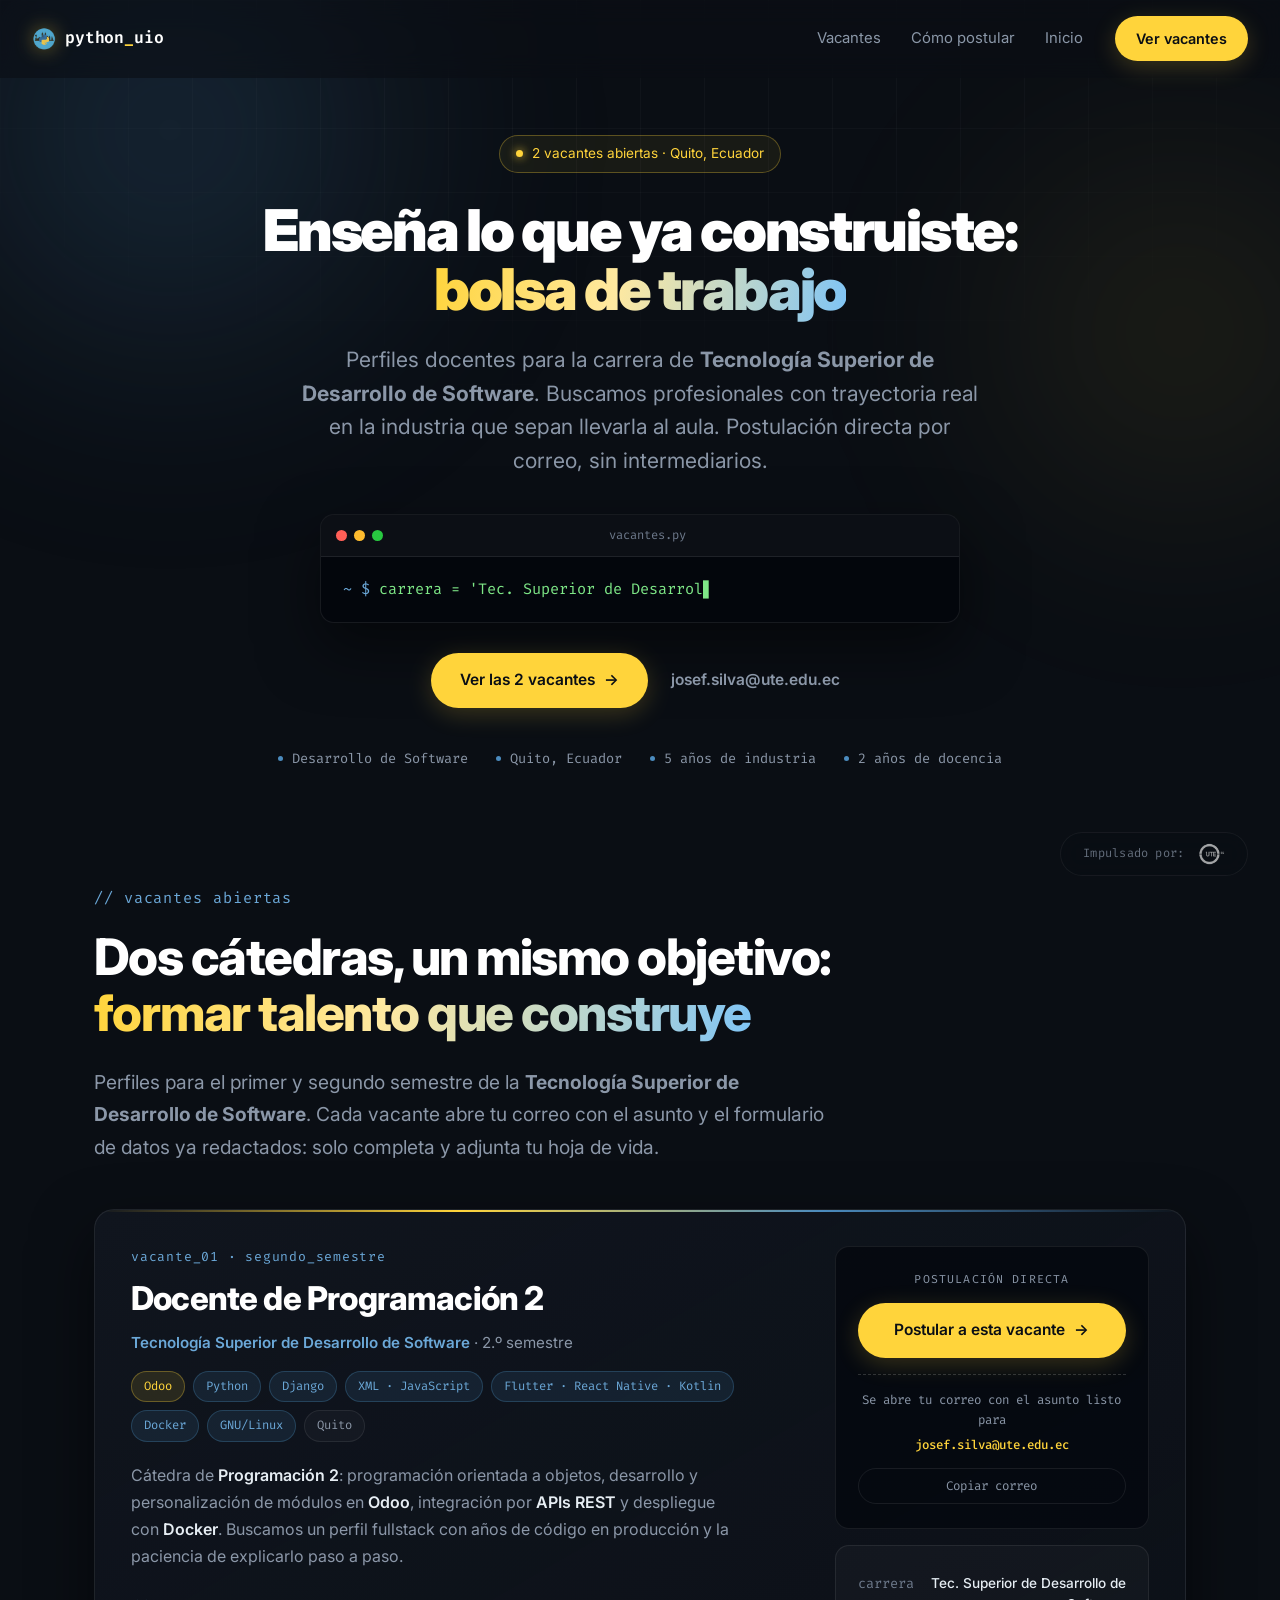
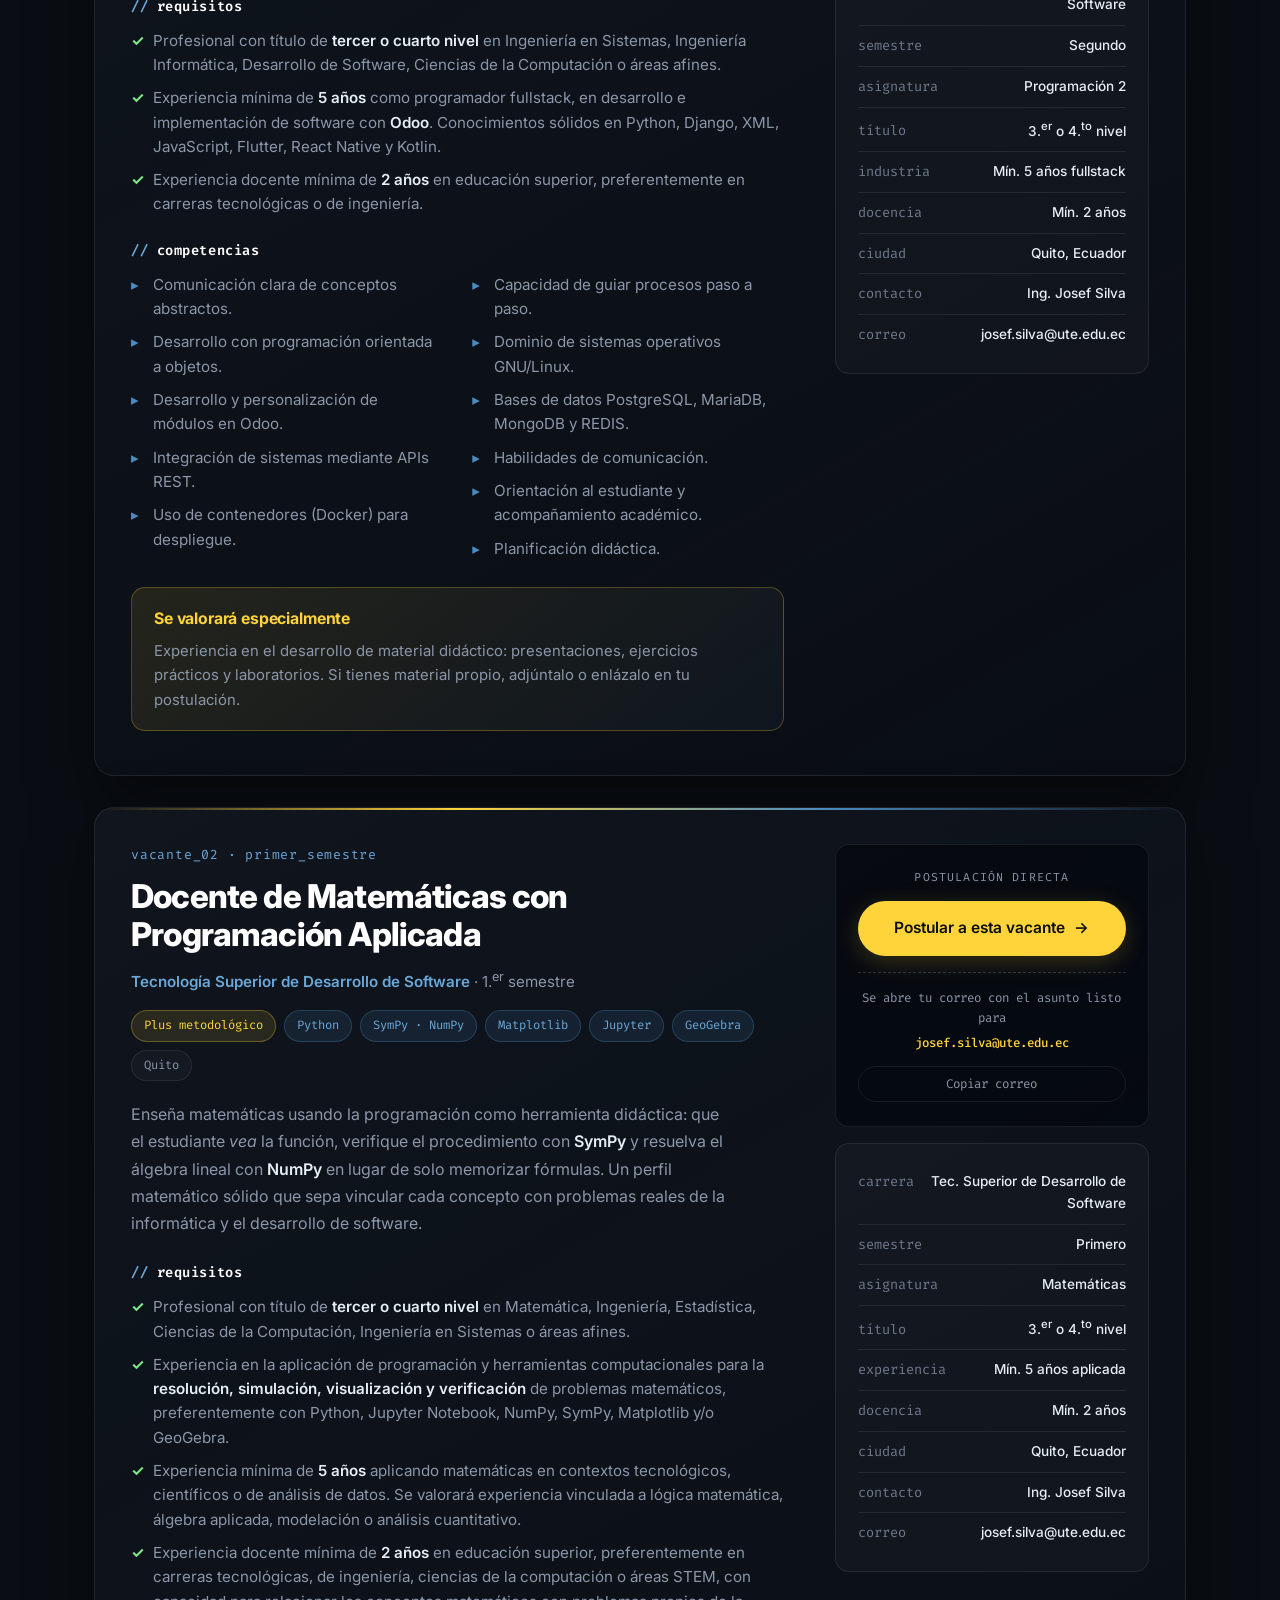
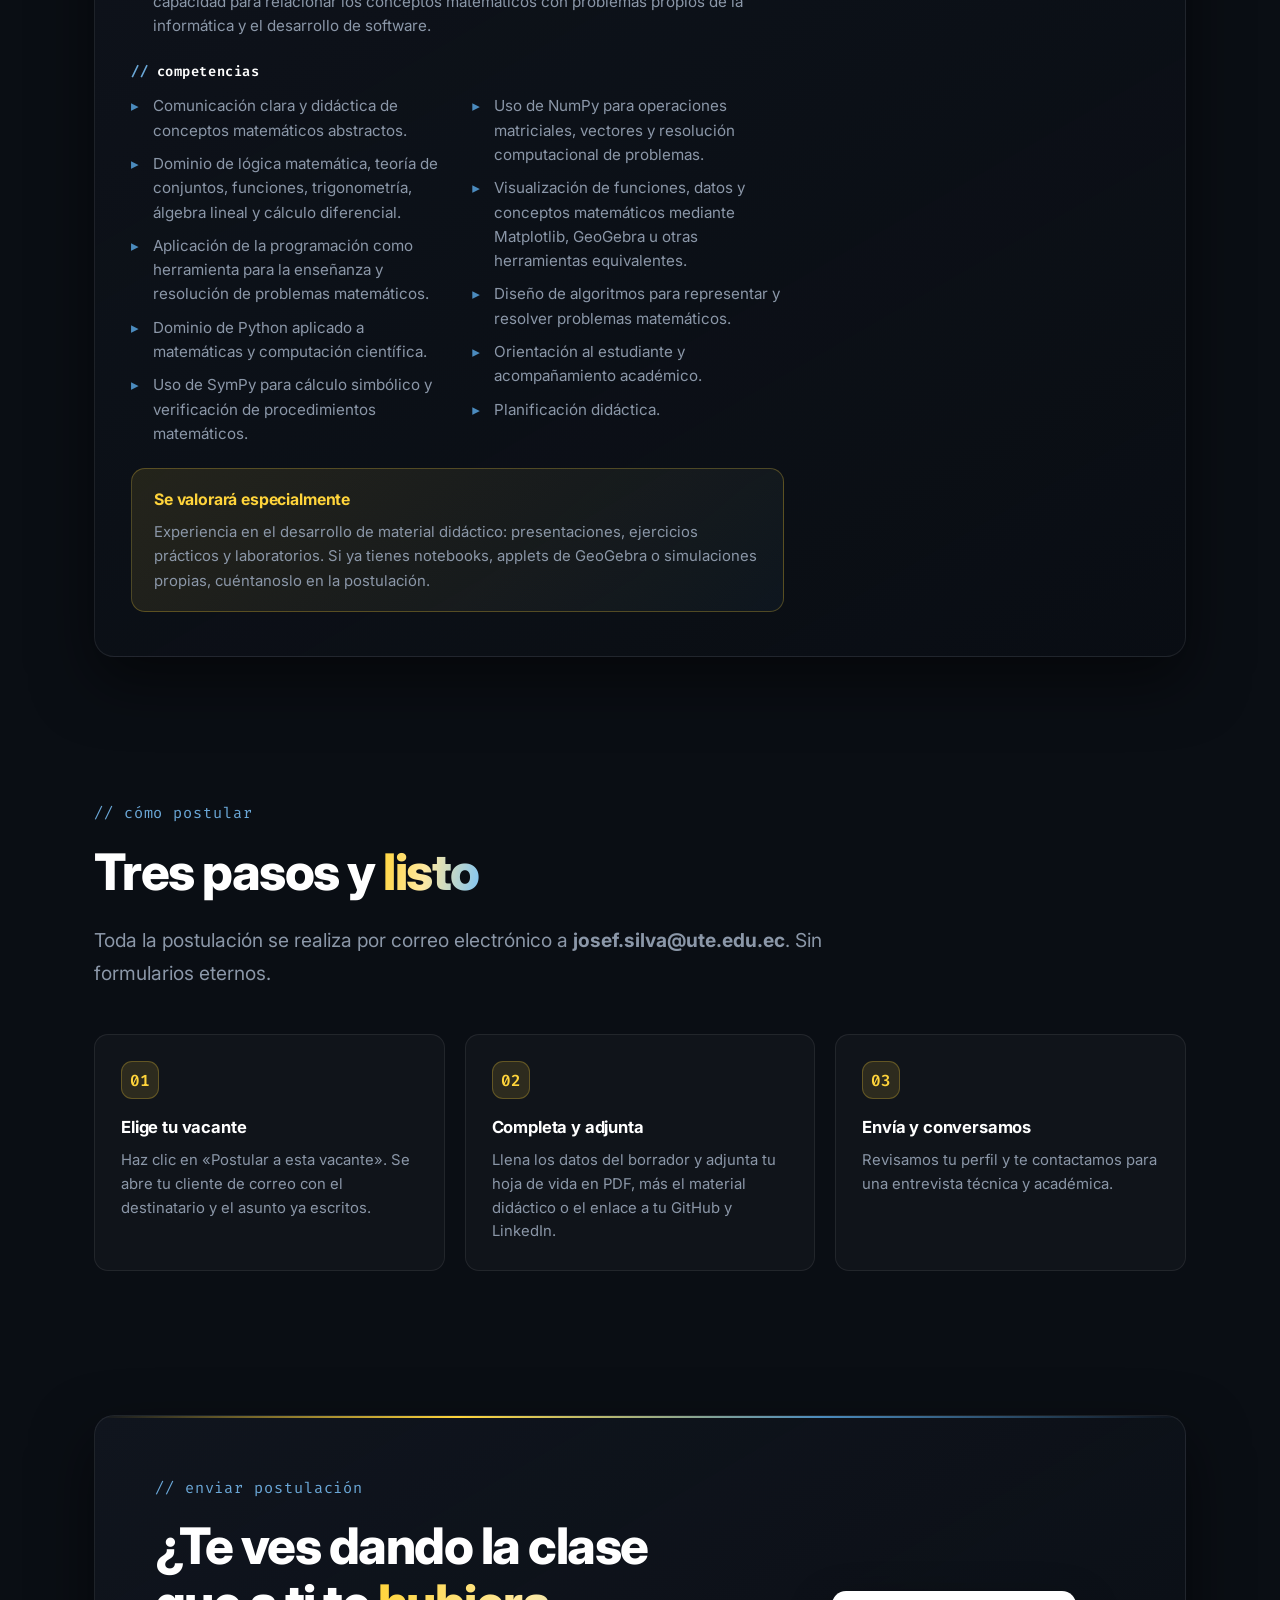
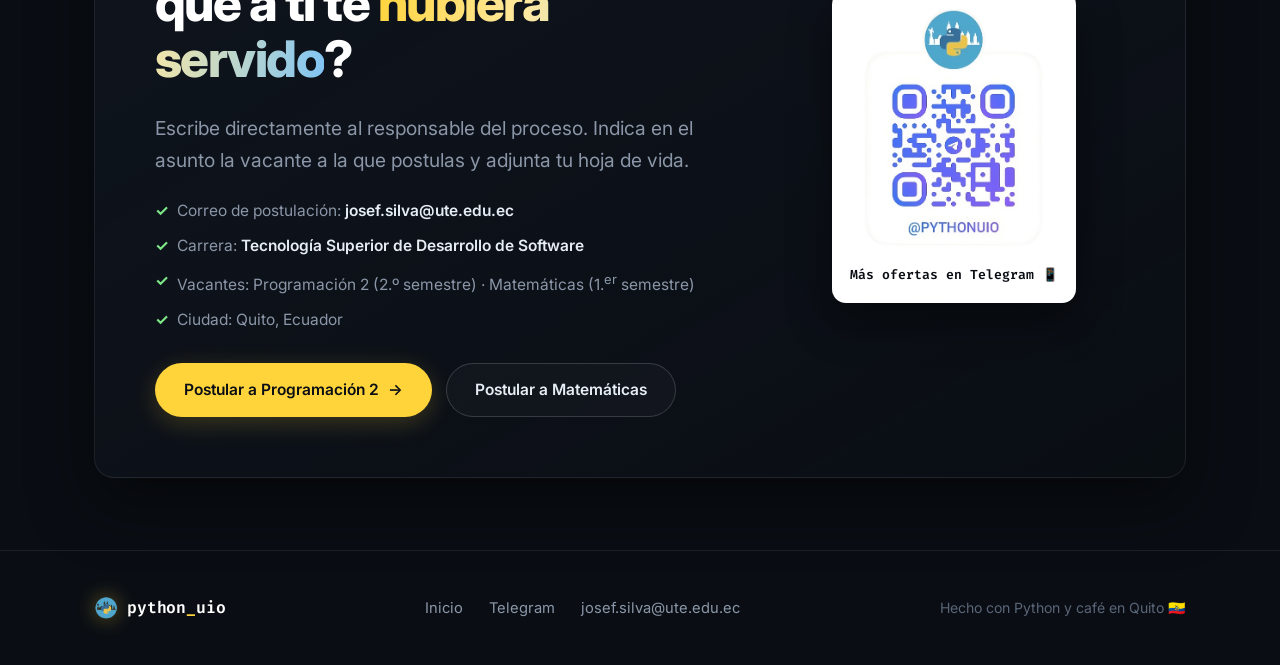
==== commit 5c35bf57: "feat(profiles): update profiles" ====
--- a/bolsa_trabajo.html
+++ b/bolsa_trabajo.html
@@ -4,10 +4,10 @@
     <meta charset="UTF-8">
     <meta name="viewport" content="width=device-width, initial-scale=1.0">
     <title>Bolsa de Trabajo | Python UIO</title>
-    <meta name="description" content="Vacantes docentes en Quito: Docente Tiempo Completo de Programación I y II (Python, POO, Django, Odoo) y Docente de Matemáticas con programación aplicada como plus metodológico. Postula a josef.silva@ute.edu.ec.">
+    <meta name="description" content="Vacantes docentes para la Tecnología Superior de Desarrollo de Software en Quito: Programación 2 (Odoo, Python, Django) y Matemáticas con programación aplicada. Postula a josef.silva@ute.edu.ec.">
     <meta property="og:type" content="website">
     <meta property="og:title" content="Bolsa de Trabajo | Python UIO">
-    <meta property="og:description" content="Dos vacantes docentes en Quito: Programación I y II (Python, Django, Odoo) y Matemáticas con programación aplicada. Postulación directa por correo.">
+    <meta property="og:description" content="Dos vacantes docentes para la Tecnología Superior de Desarrollo de Software: Programación 2 (Odoo, Python, Django) y Matemáticas con programación aplicada. Postulación directa por correo.">
     <meta property="og:image" content="assets/files/img/sponsor/logo_principal_blanco.svg">
     <meta name="theme-color" content="#0A0E14">
     <link rel="icon" type="image/png" href="assets/files/img/Python_uio.png">
@@ -54,8 +54,9 @@
                 </h1>
 
                 <p class="hero-sub">
-                    Vacantes docentes para perfiles que combinan aula y código. Si formas talento y además
-                    programas, este es tu lugar. Postulación directa por correo, sin intermediarios.
+                    Perfiles docentes para la carrera de <strong>Tecnología Superior de Desarrollo de
+                    Software</strong>. Buscamos profesionales con trayectoria real en la industria que sepan
+                    llevarla al aula. Postulación directa por correo, sin intermediarios.
                 </p>
 
                 <div class="terminal">
@@ -74,10 +75,10 @@
                 </div>
 
                 <ul class="hero-meta">
-                    <li>Tiempo completo</li>
+                    <li>Desarrollo de Software</li>
                     <li>Quito, Ecuador</li>
-                    <li>Docencia + industria</li>
-                    <li>Postulación por correo</li>
+                    <li>5 años de industria</li>
+                    <li>2 años de docencia</li>
                 </ul>
             </div>
         </section>
@@ -87,69 +88,75 @@
             <div class="container">
                 <div class="section-head reveal">
                     <p class="eyebrow">// vacantes abiertas</p>
-                    <h2 class="section-title">Dos perfiles, un mismo objetivo:<br><span class="gradient-text">formar talento que construye</span></h2>
+                    <h2 class="section-title">Dos cátedras, un mismo objetivo:<br><span class="gradient-text">formar talento que construye</span></h2>
                     <p class="lead">
-                        Buscamos docentes que traigan experiencia real al aula. Cada vacante abre tu correo con
-                        el asunto y el formulario de datos ya redactados: solo completa y adjunta tu hoja de vida.
+                        Perfiles para el primer y segundo semestre de la <strong>Tecnología Superior de Desarrollo
+                        de Software</strong>. Cada vacante abre tu correo con el asunto y el formulario de datos ya
+                        redactados: solo completa y adjunta tu hoja de vida.
                     </p>
                 </div>
 
                 <div class="jobs">
 
-                    <!-- ===== Vacante 01 ===== -->
+                    <!-- ===== Vacante 01: Programación 2 ===== -->
                     <article class="job reveal" id="vacante-programacion">
                         <div class="job-main">
-                            <p class="job-code">vacante_01 · docencia_universitaria</p>
-                            <h2 class="job-title">Docente Tiempo Completo — Programación I y Programación II</h2>
+                            <p class="job-code">vacante_01 · segundo_semestre</p>
+                            <h2 class="job-title">Docente de Programación 2</h2>
+                            <p class="job-subtitle">
+                                <strong>Tecnología Superior de Desarrollo de Software</strong> · 2.º semestre
+                            </p>
 
                             <ul class="job-tags">
-                                <li class="tag-hot">Tiempo completo</li>
+                                <li class="tag-hot">Odoo</li>
                                 <li class="tag-cool">Python</li>
-                                <li class="tag-cool">POO</li>
                                 <li class="tag-cool">Django</li>
-                                <li class="tag-cool">Odoo</li>
+                                <li class="tag-cool">XML · JavaScript</li>
+                                <li class="tag-cool">Flutter · React Native · Kotlin</li>
+                                <li class="tag-cool">Docker</li>
+                                <li class="tag-cool">GNU/Linux</li>
                                 <li>Quito</li>
                             </ul>
 
                             <p class="job-desc">
-                                Lidera las cátedras de <strong>Programación I</strong> y <strong>Programación II</strong>
-                                con Python como lenguaje eje: desde fundamentos y lógica hasta programación orientada
-                                a objetos, desarrollo web con <strong>Django</strong> y desarrollo sobre <strong>Odoo</strong>.
-                                Buscamos a alguien que haya escrito código en producción y sepa traducir esa
-                                experiencia a un aula.
+                                Cátedra de <strong>Programación 2</strong>: programación orientada a objetos,
+                                desarrollo y personalización de módulos en <strong>Odoo</strong>, integración por
+                                <strong>APIs REST</strong> y despliegue con <strong>Docker</strong>. Buscamos un perfil
+                                fullstack con años de código en producción y la paciencia de explicarlo paso a paso.
                             </p>
 
                             <div class="job-block">
-                                <h3>lo que harás</h3>
-                                <ul class="job-list">
-                                    <li>Impartir <strong>Programación I</strong>: fundamentos, lógica, estructuras de control y estructuras de datos con Python.</li>
-                                    <li>Impartir <strong>Programación II</strong>: programación orientada a objetos, patrones básicos, buenas prácticas y control de versiones con Git.</li>
-                                    <li>Dictar módulos de desarrollo web con <strong>Django</strong>: ORM, vistas, plantillas, autenticación y APIs REST.</li>
-                                    <li>Dictar módulos de desarrollo sobre <strong>Odoo</strong>: modelos, vistas XML, módulos personalizados y lógica de negocio.</li>
-                                    <li>Diseñar y actualizar sílabos, prácticas de laboratorio y proyectos integradores evaluables.</li>
-                                    <li>Acompañar proyectos de titulación y semilleros de investigación aplicada.</li>
-                                    <li>Vincular a los estudiantes con la comunidad y la industria: eventos, retos y código abierto.</li>
+                                <h3>requisitos</h3>
+                                <ul class="job-list is-check">
+                                    <li>Profesional con título de <strong>tercer o cuarto nivel</strong> en Ingeniería en Sistemas, Ingeniería Informática, Desarrollo de Software, Ciencias de la Computación o áreas afines.</li>
+                                    <li>Experiencia mínima de <strong>5 años</strong> como programador fullstack, en desarrollo e implementación de software con <strong>Odoo</strong>. Conocimientos sólidos en Python, Django, XML, JavaScript, Flutter, React Native y Kotlin.</li>
+                                    <li>Experiencia docente mínima de <strong>2 años</strong> en educación superior, preferentemente en carreras tecnológicas o de ingeniería.</li>
                                 </ul>
                             </div>
 
                             <div class="job-block">
-                                <h3>lo que buscamos</h3>
-                                <ul class="job-list is-check">
-                                    <li>Título de tercer nivel en Sistemas, Software, Computación, Electrónica o afines.</li>
-                                    <li>Maestría afín (o en curso avanzado), valorada para la carga académica de tiempo completo.</li>
-                                    <li>Dominio sólido de <strong>Python</strong> y de programación orientada a objetos.</li>
-                                    <li>Experiencia práctica en <strong>Django</strong> y en <strong>Odoo</strong>: implementación o desarrollo de módulos.</li>
-                                    <li>Manejo de Git/GitHub, bases de datos relacionales (PostgreSQL/MySQL) y entornos Linux.</li>
-                                    <li>Experiencia docente o de capacitación técnica, formal o en comunidad y bootcamps.</li>
+                                <h3>competencias</h3>
+                                <ul class="job-list is-two-col">
+                                    <li>Comunicación clara de conceptos abstractos.</li>
+                                    <li>Desarrollo con programación orientada a objetos.</li>
+                                    <li>Desarrollo y personalización de módulos en Odoo.</li>
+                                    <li>Integración de sistemas mediante APIs REST.</li>
+                                    <li>Uso de contenedores (Docker) para despliegue.</li>
+                                    <li>Capacidad de guiar procesos paso a paso.</li>
+                                    <li>Dominio de sistemas operativos GNU/Linux.</li>
+                                    <li>Bases de datos PostgreSQL, MariaDB, MongoDB y REDIS.</li>
+                                    <li>Habilidades de comunicación.</li>
+                                    <li>Orientación al estudiante y acompañamiento académico.</li>
+                                    <li>Planificación didáctica.</li>
                                 </ul>
                             </div>
 
                             <div class="job-highlight">
-                                <h3>Suma puntos si además…</h3>
+                                <h3>Se valorará especialmente</h3>
                                 <p>
-                                    Tienes proyectos publicados en GitHub, contribuciones a código abierto, experiencia
-                                    con Docker o CI/CD, FastAPI, análisis de datos, o has dado charlas y talleres
-                                    técnicos. Aquí el portafolio pesa tanto como el título.
+                                    Experiencia en el desarrollo de material didáctico: presentaciones, ejercicios
+                                    prácticos y laboratorios. Si tienes material propio, adjúntalo o enlázalo en tu
+                                    postulación.
                                 </p>
                             </div>
                         </div>
@@ -157,10 +164,10 @@
                         <aside class="job-aside">
                             <div class="apply-box">
                                 <p class="apply-kicker">Postulación directa</p>
-                                <a href="mailto:josef.silva@ute.edu.ec?subject=Postulacion%20-%20Docente%20Tiempo%20Completo%20Programacion%20I%20y%20II%20%28Python%20%2F%20Django%20%2F%20Odoo%29&body=Estimado%20Ing.%20Josef%20Silva%3A%0D%0A%0D%0APor%20medio%20del%20presente%20presento%20mi%20postulacion%20a%20la%20vacante%20de%20Docente%20Tiempo%20Completo%20de%20Programacion%20I%20y%20Programacion%20II%20%28Python%2C%20POO%2C%20Django%2C%20Odoo%29%2C%20publicada%20en%20la%20bolsa%20de%20trabajo%20de%20Python%20UIO.%0D%0A%0D%0A---%20DATOS%20DEL%20POSTULANTE%20---%0D%0ANombre%20completo%3A%0D%0ATelefono%20%2F%20WhatsApp%3A%0D%0ACiudad%20de%20residencia%3A%0D%0A%0D%0A---%20FORMACION%20---%0D%0ATitulo%20de%20tercer%20nivel%3A%0D%0ATitulo%20de%20cuarto%20nivel%20%28maestria%20%2F%20PhD%29%3A%0D%0AInstitucion%20y%20anio%20de%20graduacion%3A%0D%0A%0D%0A---%20EXPERIENCIA%20---%0D%0AAnios%20de%20experiencia%20docente%3A%0D%0AAnios%20de%20experiencia%20profesional%20en%20el%20area%3A%0D%0ANivel%20en%20Python%20y%20POO%20%28basico%20%2F%20intermedio%20%2F%20avanzado%29%3A%0D%0AExperiencia%20con%20Django%20%28proyectos%20y%20rol%29%3A%0D%0AExperiencia%20con%20Odoo%20%28version%20y%20modulos%20desarrollados%29%3A%0D%0AOtras%20herramientas%20%28Git%2C%20PostgreSQL%2C%20Docker%2C%20APIs%2C%20etc.%29%3A%0D%0A%0D%0A---%20ENLACES%20---%0D%0AGitHub%20%2F%20GitLab%3A%0D%0APortafolio%20o%20material%20propio%3A%0D%0ALinkedIn%3A%0D%0A%0D%0A---%20PRESENTACION%20BREVE%20%283%20o%204%20lineas%29%20---%0D%0A%0D%0A%0D%0AIMPORTANTE%3A%20adjuntar%20la%20hoja%20de%20vida%20en%20PDF%20antes%20de%20enviar.%0D%0A%0D%0AQuedo%20atento%2Fa%20a%20su%20respuesta.%0D%0ASaludos%20cordiales%2C%0D%0A" class="btn btn-primary">
+                                <a href="mailto:josef.silva@ute.edu.ec?subject=Postulacion%20-%20Docente%20de%20Programacion%202%20%282do%20semestre%29%20-%20Tec.%20Superior%20de%20Desarrollo%20de%20Software&body=Estimado%20Ing.%20Josef%20Silva%3A%0D%0A%0D%0APresento%20mi%20postulacion%20a%20la%20vacante%20de%20Docente%20de%20Programacion%202%20%282do%20semestre%29%2C%20de%20la%20carrera%20Tecnologia%20Superior%20de%20Desarrollo%20de%20Software%2C%20publicada%20en%20la%20bolsa%20de%20trabajo%20de%20Python%20UIO.%0D%0A%0D%0A---%20DATOS%20DEL%20POSTULANTE%20---%0D%0ANombre%20completo%3A%0D%0ATelefono%20%2F%20WhatsApp%3A%0D%0ACiudad%20de%20residencia%3A%0D%0A%0D%0A---%20FORMACION%20---%0D%0ATitulo%20de%20tercer%20nivel%20%28area%29%3A%0D%0ATitulo%20de%20cuarto%20nivel%20%28maestria%20%2F%20PhD%29%3A%0D%0A%0D%0A---%20EXPERIENCIA%20TECNICA%20%28min.%205%20anios%20fullstack%29%20---%0D%0AAnios%20como%20programador%20fullstack%3A%0D%0AOdoo%20%28versiones%2C%20modulos%20e%20implementaciones%29%3A%0D%0APython%20%2F%20Django%20%2F%20XML%20%2F%20JavaScript%3A%0D%0AMovil%20%28Flutter%2C%20React%20Native%2C%20Kotlin%29%3A%0D%0ABases%20de%20datos%20%28PostgreSQL%2C%20MariaDB%2C%20MongoDB%2C%20REDIS%29%3A%0D%0ADocker%20y%20GNU%2FLinux%3A%0D%0AIntegracion%20mediante%20APIs%20REST%3A%0D%0A%0D%0A---%20EXPERIENCIA%20DOCENTE%20%28min.%202%20anios%29%20---%0D%0AAnios%20en%20educacion%20superior%3A%0D%0ACarreras%20o%20asignaturas%20impartidas%3A%0D%0AMaterial%20didactico%20desarrollado%20%28presentaciones%2C%20ejercicios%2C%20laboratorios%29%3A%0D%0A%0D%0A---%20ENLACES%20---%0D%0AGitHub%20%2F%20GitLab%3A%0D%0APortafolio%20o%20material%20didactico%20propio%3A%0D%0ALinkedIn%3A%0D%0A%0D%0AIMPORTANTE%3A%20adjuntar%20la%20hoja%20de%20vida%20en%20PDF%20antes%20de%20enviar.%0D%0A%0D%0AQuedo%20atento%2Fa%20a%20su%20respuesta.%0D%0ASaludos%20cordiales%2C%0D%0A" class="btn btn-primary">
                                     Postular a esta vacante <span class="arrow">→</span>
                                 </a>
-                                <a href="mailto:josef.silva@ute.edu.ec?subject=Postulacion%20-%20Docente%20Tiempo%20Completo%20Programacion%20I%20y%20II%20%28Python%20%2F%20Django%20%2F%20Odoo%29&body=Estimado%20Ing.%20Josef%20Silva%3A%0D%0A%0D%0APor%20medio%20del%20presente%20presento%20mi%20postulacion%20a%20la%20vacante%20de%20Docente%20Tiempo%20Completo%20de%20Programacion%20I%20y%20Programacion%20II%20%28Python%2C%20POO%2C%20Django%2C%20Odoo%29%2C%20publicada%20en%20la%20bolsa%20de%20trabajo%20de%20Python%20UIO.%0D%0A%0D%0A---%20DATOS%20DEL%20POSTULANTE%20---%0D%0ANombre%20completo%3A%0D%0ATelefono%20%2F%20WhatsApp%3A%0D%0ACiudad%20de%20residencia%3A%0D%0A%0D%0A---%20FORMACION%20---%0D%0ATitulo%20de%20tercer%20nivel%3A%0D%0ATitulo%20de%20cuarto%20nivel%20%28maestria%20%2F%20PhD%29%3A%0D%0AInstitucion%20y%20anio%20de%20graduacion%3A%0D%0A%0D%0A---%20EXPERIENCIA%20---%0D%0AAnios%20de%20experiencia%20docente%3A%0D%0AAnios%20de%20experiencia%20profesional%20en%20el%20area%3A%0D%0ANivel%20en%20Python%20y%20POO%20%28basico%20%2F%20intermedio%20%2F%20avanzado%29%3A%0D%0AExperiencia%20con%20Django%20%28proyectos%20y%20rol%29%3A%0D%0AExperiencia%20con%20Odoo%20%28version%20y%20modulos%20desarrollados%29%3A%0D%0AOtras%20herramientas%20%28Git%2C%20PostgreSQL%2C%20Docker%2C%20APIs%2C%20etc.%29%3A%0D%0A%0D%0A---%20ENLACES%20---%0D%0AGitHub%20%2F%20GitLab%3A%0D%0APortafolio%20o%20material%20propio%3A%0D%0ALinkedIn%3A%0D%0A%0D%0A---%20PRESENTACION%20BREVE%20%283%20o%204%20lineas%29%20---%0D%0A%0D%0A%0D%0AIMPORTANTE%3A%20adjuntar%20la%20hoja%20de%20vida%20en%20PDF%20antes%20de%20enviar.%0D%0A%0D%0AQuedo%20atento%2Fa%20a%20su%20respuesta.%0D%0ASaludos%20cordiales%2C%0D%0A" class="apply-mail">
+                                <a href="mailto:josef.silva@ute.edu.ec?subject=Postulacion%20-%20Docente%20de%20Programacion%202%20%282do%20semestre%29%20-%20Tec.%20Superior%20de%20Desarrollo%20de%20Software&body=Estimado%20Ing.%20Josef%20Silva%3A%0D%0A%0D%0APresento%20mi%20postulacion%20a%20la%20vacante%20de%20Docente%20de%20Programacion%202%20%282do%20semestre%29%2C%20de%20la%20carrera%20Tecnologia%20Superior%20de%20Desarrollo%20de%20Software%2C%20publicada%20en%20la%20bolsa%20de%20trabajo%20de%20Python%20UIO.%0D%0A%0D%0A---%20DATOS%20DEL%20POSTULANTE%20---%0D%0ANombre%20completo%3A%0D%0ATelefono%20%2F%20WhatsApp%3A%0D%0ACiudad%20de%20residencia%3A%0D%0A%0D%0A---%20FORMACION%20---%0D%0ATitulo%20de%20tercer%20nivel%20%28area%29%3A%0D%0ATitulo%20de%20cuarto%20nivel%20%28maestria%20%2F%20PhD%29%3A%0D%0A%0D%0A---%20EXPERIENCIA%20TECNICA%20%28min.%205%20anios%20fullstack%29%20---%0D%0AAnios%20como%20programador%20fullstack%3A%0D%0AOdoo%20%28versiones%2C%20modulos%20e%20implementaciones%29%3A%0D%0APython%20%2F%20Django%20%2F%20XML%20%2F%20JavaScript%3A%0D%0AMovil%20%28Flutter%2C%20React%20Native%2C%20Kotlin%29%3A%0D%0ABases%20de%20datos%20%28PostgreSQL%2C%20MariaDB%2C%20MongoDB%2C%20REDIS%29%3A%0D%0ADocker%20y%20GNU%2FLinux%3A%0D%0AIntegracion%20mediante%20APIs%20REST%3A%0D%0A%0D%0A---%20EXPERIENCIA%20DOCENTE%20%28min.%202%20anios%29%20---%0D%0AAnios%20en%20educacion%20superior%3A%0D%0ACarreras%20o%20asignaturas%20impartidas%3A%0D%0AMaterial%20didactico%20desarrollado%20%28presentaciones%2C%20ejercicios%2C%20laboratorios%29%3A%0D%0A%0D%0A---%20ENLACES%20---%0D%0AGitHub%20%2F%20GitLab%3A%0D%0APortafolio%20o%20material%20didactico%20propio%3A%0D%0ALinkedIn%3A%0D%0A%0D%0AIMPORTANTE%3A%20adjuntar%20la%20hoja%20de%20vida%20en%20PDF%20antes%20de%20enviar.%0D%0A%0D%0AQuedo%20atento%2Fa%20a%20su%20respuesta.%0D%0ASaludos%20cordiales%2C%0D%0A" class="apply-mail">
                                     Se abre tu correo con el asunto listo para
                                     <strong>josef.silva@ute.edu.ec</strong>
                                 </a>
@@ -168,9 +175,12 @@
                             </div>
 
                             <ul class="job-facts">
-                                <li><span class="fact-key">modalidad</span><span class="fact-val">Tiempo completo</span></li>
-                                <li><span class="fact-key">materias</span><span class="fact-val">Programación I y II</span></li>
-                                <li><span class="fact-key">stack</span><span class="fact-val">Python · POO · Django · Odoo</span></li>
+                                <li><span class="fact-key">carrera</span><span class="fact-val">Tec. Superior de Desarrollo de Software</span></li>
+                                <li><span class="fact-key">semestre</span><span class="fact-val">Segundo</span></li>
+                                <li><span class="fact-key">asignatura</span><span class="fact-val">Programación 2</span></li>
+                                <li><span class="fact-key">título</span><span class="fact-val">3.<sup>er</sup> o 4.<sup>to</sup> nivel</span></li>
+                                <li><span class="fact-key">industria</span><span class="fact-val">Mín. 5 años fullstack</span></li>
+                                <li><span class="fact-key">docencia</span><span class="fact-val">Mín. 2 años</span></li>
                                 <li><span class="fact-key">ciudad</span><span class="fact-val">Quito, Ecuador</span></li>
                                 <li><span class="fact-key">contacto</span><span class="fact-val">Ing. Josef Silva</span></li>
                                 <li><span class="fact-key">correo</span><span class="fact-val">josef.silva@<wbr>ute.edu.ec</span></li>
@@ -178,58 +188,65 @@
                         </aside>
                     </article>
 
-                    <!-- ===== Vacante 02 ===== -->
+                    <!-- ===== Vacante 02: Matemáticas ===== -->
                     <article class="job reveal" id="vacante-matematicas">
                         <div class="job-main">
-                            <p class="job-code">vacante_02 · matemáticas_computacionales</p>
+                            <p class="job-code">vacante_02 · primer_semestre</p>
                             <h2 class="job-title">Docente de Matemáticas con Programación Aplicada</h2>
+                            <p class="job-subtitle">
+                                <strong>Tecnología Superior de Desarrollo de Software</strong> · 1.<sup>er</sup> semestre
+                            </p>
 
                             <ul class="job-tags">
                                 <li class="tag-hot">Plus metodológico</li>
-                                <li class="tag-cool">Cálculo · Álgebra</li>
                                 <li class="tag-cool">Python</li>
-                                <li class="tag-cool">NumPy · SymPy</li>
+                                <li class="tag-cool">SymPy · NumPy</li>
+                                <li class="tag-cool">Matplotlib</li>
                                 <li class="tag-cool">Jupyter</li>
+                                <li class="tag-cool">GeoGebra</li>
                                 <li>Quito</li>
                             </ul>
 
                             <p class="job-desc">
-                                Enseña matemáticas usando la programación como aliada pedagógica: que el estudiante
-                                <em>vea</em> la derivada, simule la probabilidad y grafique el álgebra lineal en lugar
-                                de solo memorizar fórmulas. Buscamos un perfil matemático fuerte que use
-                                <strong>Python</strong> como laboratorio del aula.
+                                Enseña matemáticas usando la programación como herramienta didáctica: que el estudiante
+                                <em>vea</em> la función, verifique el procedimiento con <strong>SymPy</strong> y resuelva
+                                el álgebra lineal con <strong>NumPy</strong> en lugar de solo memorizar fórmulas. Un
+                                perfil matemático sólido que sepa vincular cada concepto con problemas reales de la
+                                informática y el desarrollo de software.
                             </p>
 
                             <div class="job-block">
-                                <h3>lo que harás</h3>
-                                <ul class="job-list">
-                                    <li>Impartir asignaturas de matemáticas: cálculo, álgebra lineal, matemática discreta, estadística y probabilidad.</li>
-                                    <li>Integrar <strong>Python</strong> como herramienta didáctica con NumPy, SymPy, Matplotlib y notebooks Jupyter para visualizar y experimentar.</li>
-                                    <li>Diseñar prácticas donde el estudiante <em>programa</em> el concepto: métodos numéricos, simulaciones Monte Carlo, ajuste de curvas, series.</li>
-                                    <li>Construir material interactivo reutilizable: notebooks, mini-proyectos y retos de código con enunciado matemático.</li>
-                                    <li>Tender puentes con las cátedras de programación, ciencia de datos e inteligencia artificial.</li>
-                                    <li>Reforzar a estudiantes con dificultades usando visualización y experimentación como apoyo.</li>
+                                <h3>requisitos</h3>
+                                <ul class="job-list is-check">
+                                    <li>Profesional con título de <strong>tercer o cuarto nivel</strong> en Matemática, Ingeniería, Estadística, Ciencias de la Computación, Ingeniería en Sistemas o áreas afines.</li>
+                                    <li>Experiencia en la aplicación de programación y herramientas computacionales para la <strong>resolución, simulación, visualización y verificación</strong> de problemas matemáticos, preferentemente con Python, Jupyter Notebook, NumPy, SymPy, Matplotlib y/o GeoGebra.</li>
+                                    <li>Experiencia mínima de <strong>5 años</strong> aplicando matemáticas en contextos tecnológicos, científicos o de análisis de datos. Se valorará experiencia vinculada a lógica matemática, álgebra aplicada, modelación o análisis cuantitativo.</li>
+                                    <li>Experiencia docente mínima de <strong>2 años</strong> en educación superior, preferentemente en carreras tecnológicas, de ingeniería, ciencias de la computación o áreas STEM, con capacidad para relacionar los conceptos matemáticos con problemas propios de la informática y el desarrollo de software.</li>
                                 </ul>
                             </div>
 
                             <div class="job-block">
-                                <h3>lo que buscamos</h3>
-                                <ul class="job-list is-check">
-                                    <li>Título de tercer nivel en Matemáticas, Física, Ingeniería o afines con sólida base matemática.</li>
-                                    <li>Maestría afín (o en curso avanzado), valorada para la carga académica.</li>
-                                    <li>Nivel funcional de <strong>Python</strong>: no necesitas ser ingeniero de software, sí saber programar lo que enseñas.</li>
-                                    <li>Manejo —o disposición real a aprender— de NumPy, SymPy, Matplotlib y Jupyter.</li>
-                                    <li>Experiencia docente y capacidad para volver concreto lo abstracto.</li>
-                                    <li>Ganas de rediseñar cómo se enseña matemáticas, no de repetir el sílabo de siempre.</li>
+                                <h3>competencias</h3>
+                                <ul class="job-list is-two-col">
+                                    <li>Comunicación clara y didáctica de conceptos matemáticos abstractos.</li>
+                                    <li>Dominio de lógica matemática, teoría de conjuntos, funciones, trigonometría, álgebra lineal y cálculo diferencial.</li>
+                                    <li>Aplicación de la programación como herramienta para la enseñanza y resolución de problemas matemáticos.</li>
+                                    <li>Dominio de Python aplicado a matemáticas y computación científica.</li>
+                                    <li>Uso de SymPy para cálculo simbólico y verificación de procedimientos matemáticos.</li>
+                                    <li>Uso de NumPy para operaciones matriciales, vectores y resolución computacional de problemas.</li>
+                                    <li>Visualización de funciones, datos y conceptos matemáticos mediante Matplotlib, GeoGebra u otras herramientas equivalentes.</li>
+                                    <li>Diseño de algoritmos para representar y resolver problemas matemáticos.</li>
+                                    <li>Orientación al estudiante y acompañamiento académico.</li>
+                                    <li>Planificación didáctica.</li>
                                 </ul>
                             </div>
 
                             <div class="job-highlight">
-                                <h3>El plus metodológico que valoramos</h3>
+                                <h3>Se valorará especialmente</h3>
                                 <p>
-                                    Si ya usas notebooks, GeoGebra, Manim, R o simulaciones en tus clases —y tienes
-                                    material propio para demostrarlo— cuéntanoslo en la postulación. Ese diferencial
-                                    pesa tanto como la formación formal.
+                                    Experiencia en el desarrollo de material didáctico: presentaciones, ejercicios
+                                    prácticos y laboratorios. Si ya tienes notebooks, applets de GeoGebra o
+                                    simulaciones propias, cuéntanoslo en la postulación.
                                 </p>
                             </div>
                         </div>
@@ -237,10 +254,10 @@
                         <aside class="job-aside">
                             <div class="apply-box">
                                 <p class="apply-kicker">Postulación directa</p>
-                                <a href="mailto:josef.silva@ute.edu.ec?subject=Postulacion%20-%20Docente%20de%20Matematicas%20con%20Programacion%20Aplicada&body=Estimado%20Ing.%20Josef%20Silva%3A%0D%0A%0D%0APor%20medio%20del%20presente%20presento%20mi%20postulacion%20a%20la%20vacante%20de%20Docente%20de%20Matematicas%20con%20Programacion%20Aplicada%20a%20la%20Ensenanza%2C%20publicada%20en%20la%20bolsa%20de%20trabajo%20de%20Python%20UIO.%0D%0A%0D%0A---%20DATOS%20DEL%20POSTULANTE%20---%0D%0ANombre%20completo%3A%0D%0ATelefono%20%2F%20WhatsApp%3A%0D%0ACiudad%20de%20residencia%3A%0D%0A%0D%0A---%20FORMACION%20---%0D%0ATitulo%20de%20tercer%20nivel%3A%0D%0ATitulo%20de%20cuarto%20nivel%20%28maestria%20%2F%20PhD%29%3A%0D%0AInstitucion%20y%20anio%20de%20graduacion%3A%0D%0A%0D%0A---%20EXPERIENCIA%20---%0D%0AAnios%20de%20experiencia%20docente%3A%0D%0AAnios%20de%20experiencia%20profesional%20en%20el%20area%3A%0D%0AAsignaturas%20de%20matematicas%20que%20ha%20impartido%3A%0D%0ANivel%20en%20Python%20%28basico%20%2F%20intermedio%20%2F%20avanzado%29%3A%0D%0AHerramientas%20que%20usa%20en%20clase%20%28NumPy%2C%20SymPy%2C%20Matplotlib%2C%20Jupyter%2C%20GeoGebra%2C%20Manim%2C%20R%2C%20otras%29%3A%0D%0AEjemplo%20concreto%20de%20una%20clase%20donde%20aplico%20programacion%3A%0D%0A%0D%0A---%20ENLACES%20---%0D%0AGitHub%20%2F%20GitLab%3A%0D%0APortafolio%20o%20material%20propio%3A%0D%0ALinkedIn%3A%0D%0A%0D%0A---%20PRESENTACION%20BREVE%20%283%20o%204%20lineas%29%20---%0D%0A%0D%0A%0D%0AIMPORTANTE%3A%20adjuntar%20la%20hoja%20de%20vida%20en%20PDF%20antes%20de%20enviar.%0D%0A%0D%0AQuedo%20atento%2Fa%20a%20su%20respuesta.%0D%0ASaludos%20cordiales%2C%0D%0A" class="btn btn-primary">
+                                <a href="mailto:josef.silva@ute.edu.ec?subject=Postulacion%20-%20Docente%20de%20Matematicas%20%281er%20semestre%29%20-%20Tec.%20Superior%20de%20Desarrollo%20de%20Software&body=Estimado%20Ing.%20Josef%20Silva%3A%0D%0A%0D%0APresento%20mi%20postulacion%20a%20la%20vacante%20de%20Docente%20de%20Matematicas%20%281er%20semestre%29%2C%20de%20la%20carrera%20Tecnologia%20Superior%20de%20Desarrollo%20de%20Software%2C%20publicada%20en%20la%20bolsa%20de%20trabajo%20de%20Python%20UIO.%0D%0A%0D%0A---%20DATOS%20DEL%20POSTULANTE%20---%0D%0ANombre%20completo%3A%0D%0ATelefono%20%2F%20WhatsApp%3A%0D%0ACiudad%20de%20residencia%3A%0D%0A%0D%0A---%20FORMACION%20---%0D%0ATitulo%20de%20tercer%20nivel%20%28area%29%3A%0D%0ATitulo%20de%20cuarto%20nivel%20%28maestria%20%2F%20PhD%29%3A%0D%0A%0D%0A---%20MATEMATICA%20APLICADA%20%28min.%205%20anios%29%20---%0D%0AAnios%20aplicando%20matematicas%20en%20contextos%20tecnologicos%20o%20cientificos%3A%0D%0AAreas%20%28logica%2C%20algebra%20aplicada%2C%20modelacion%2C%20analisis%20cuantitativo%29%3A%0D%0APython%20aplicado%20a%20matematicas%20y%20computacion%20cientifica%3A%0D%0ASymPy%20%2F%20NumPy%20%2F%20Matplotlib%20%2F%20GeoGebra%20%2F%20Jupyter%3A%0D%0ADiseno%20de%20algoritmos%20para%20problemas%20matematicos%3A%0D%0A%0D%0A---%20EXPERIENCIA%20DOCENTE%20%28min.%202%20anios%29%20---%0D%0AAnios%20en%20educacion%20superior%20%28carreras%20STEM%29%3A%0D%0AAsignaturas%20impartidas%3A%0D%0AMaterial%20didactico%20desarrollado%20%28presentaciones%2C%20ejercicios%2C%20laboratorios%29%3A%0D%0A%0D%0A---%20ENLACES%20---%0D%0AGitHub%20%2F%20GitLab%3A%0D%0APortafolio%20o%20material%20didactico%20propio%3A%0D%0ALinkedIn%3A%0D%0A%0D%0AIMPORTANTE%3A%20adjuntar%20la%20hoja%20de%20vida%20en%20PDF%20antes%20de%20enviar.%0D%0A%0D%0AQuedo%20atento%2Fa%20a%20su%20respuesta.%0D%0ASaludos%20cordiales%2C%0D%0A" class="btn btn-primary">
                                     Postular a esta vacante <span class="arrow">→</span>
                                 </a>
-                                <a href="mailto:josef.silva@ute.edu.ec?subject=Postulacion%20-%20Docente%20de%20Matematicas%20con%20Programacion%20Aplicada&body=Estimado%20Ing.%20Josef%20Silva%3A%0D%0A%0D%0APor%20medio%20del%20presente%20presento%20mi%20postulacion%20a%20la%20vacante%20de%20Docente%20de%20Matematicas%20con%20Programacion%20Aplicada%20a%20la%20Ensenanza%2C%20publicada%20en%20la%20bolsa%20de%20trabajo%20de%20Python%20UIO.%0D%0A%0D%0A---%20DATOS%20DEL%20POSTULANTE%20---%0D%0ANombre%20completo%3A%0D%0ATelefono%20%2F%20WhatsApp%3A%0D%0ACiudad%20de%20residencia%3A%0D%0A%0D%0A---%20FORMACION%20---%0D%0ATitulo%20de%20tercer%20nivel%3A%0D%0ATitulo%20de%20cuarto%20nivel%20%28maestria%20%2F%20PhD%29%3A%0D%0AInstitucion%20y%20anio%20de%20graduacion%3A%0D%0A%0D%0A---%20EXPERIENCIA%20---%0D%0AAnios%20de%20experiencia%20docente%3A%0D%0AAnios%20de%20experiencia%20profesional%20en%20el%20area%3A%0D%0AAsignaturas%20de%20matematicas%20que%20ha%20impartido%3A%0D%0ANivel%20en%20Python%20%28basico%20%2F%20intermedio%20%2F%20avanzado%29%3A%0D%0AHerramientas%20que%20usa%20en%20clase%20%28NumPy%2C%20SymPy%2C%20Matplotlib%2C%20Jupyter%2C%20GeoGebra%2C%20Manim%2C%20R%2C%20otras%29%3A%0D%0AEjemplo%20concreto%20de%20una%20clase%20donde%20aplico%20programacion%3A%0D%0A%0D%0A---%20ENLACES%20---%0D%0AGitHub%20%2F%20GitLab%3A%0D%0APortafolio%20o%20material%20propio%3A%0D%0ALinkedIn%3A%0D%0A%0D%0A---%20PRESENTACION%20BREVE%20%283%20o%204%20lineas%29%20---%0D%0A%0D%0A%0D%0AIMPORTANTE%3A%20adjuntar%20la%20hoja%20de%20vida%20en%20PDF%20antes%20de%20enviar.%0D%0A%0D%0AQuedo%20atento%2Fa%20a%20su%20respuesta.%0D%0ASaludos%20cordiales%2C%0D%0A" class="apply-mail">
+                                <a href="mailto:josef.silva@ute.edu.ec?subject=Postulacion%20-%20Docente%20de%20Matematicas%20%281er%20semestre%29%20-%20Tec.%20Superior%20de%20Desarrollo%20de%20Software&body=Estimado%20Ing.%20Josef%20Silva%3A%0D%0A%0D%0APresento%20mi%20postulacion%20a%20la%20vacante%20de%20Docente%20de%20Matematicas%20%281er%20semestre%29%2C%20de%20la%20carrera%20Tecnologia%20Superior%20de%20Desarrollo%20de%20Software%2C%20publicada%20en%20la%20bolsa%20de%20trabajo%20de%20Python%20UIO.%0D%0A%0D%0A---%20DATOS%20DEL%20POSTULANTE%20---%0D%0ANombre%20completo%3A%0D%0ATelefono%20%2F%20WhatsApp%3A%0D%0ACiudad%20de%20residencia%3A%0D%0A%0D%0A---%20FORMACION%20---%0D%0ATitulo%20de%20tercer%20nivel%20%28area%29%3A%0D%0ATitulo%20de%20cuarto%20nivel%20%28maestria%20%2F%20PhD%29%3A%0D%0A%0D%0A---%20MATEMATICA%20APLICADA%20%28min.%205%20anios%29%20---%0D%0AAnios%20aplicando%20matematicas%20en%20contextos%20tecnologicos%20o%20cientificos%3A%0D%0AAreas%20%28logica%2C%20algebra%20aplicada%2C%20modelacion%2C%20analisis%20cuantitativo%29%3A%0D%0APython%20aplicado%20a%20matematicas%20y%20computacion%20cientifica%3A%0D%0ASymPy%20%2F%20NumPy%20%2F%20Matplotlib%20%2F%20GeoGebra%20%2F%20Jupyter%3A%0D%0ADiseno%20de%20algoritmos%20para%20problemas%20matematicos%3A%0D%0A%0D%0A---%20EXPERIENCIA%20DOCENTE%20%28min.%202%20anios%29%20---%0D%0AAnios%20en%20educacion%20superior%20%28carreras%20STEM%29%3A%0D%0AAsignaturas%20impartidas%3A%0D%0AMaterial%20didactico%20desarrollado%20%28presentaciones%2C%20ejercicios%2C%20laboratorios%29%3A%0D%0A%0D%0A---%20ENLACES%20---%0D%0AGitHub%20%2F%20GitLab%3A%0D%0APortafolio%20o%20material%20didactico%20propio%3A%0D%0ALinkedIn%3A%0D%0A%0D%0AIMPORTANTE%3A%20adjuntar%20la%20hoja%20de%20vida%20en%20PDF%20antes%20de%20enviar.%0D%0A%0D%0AQuedo%20atento%2Fa%20a%20su%20respuesta.%0D%0ASaludos%20cordiales%2C%0D%0A" class="apply-mail">
                                     Se abre tu correo con el asunto listo para
                                     <strong>josef.silva@ute.edu.ec</strong>
                                 </a>
@@ -248,9 +265,12 @@
                             </div>
 
                             <ul class="job-facts">
-                                <li><span class="fact-key">modalidad</span><span class="fact-val">Tiempo completo</span></li>
-                                <li><span class="fact-key">materias</span><span class="fact-val">Cálculo · Álgebra · Estadística</span></li>
-                                <li><span class="fact-key">plus</span><span class="fact-val">Python aplicado a la enseñanza</span></li>
+                                <li><span class="fact-key">carrera</span><span class="fact-val">Tec. Superior de Desarrollo de Software</span></li>
+                                <li><span class="fact-key">semestre</span><span class="fact-val">Primero</span></li>
+                                <li><span class="fact-key">asignatura</span><span class="fact-val">Matemáticas</span></li>
+                                <li><span class="fact-key">título</span><span class="fact-val">3.<sup>er</sup> o 4.<sup>to</sup> nivel</span></li>
+                                <li><span class="fact-key">experiencia</span><span class="fact-val">Mín. 5 años aplicada</span></li>
+                                <li><span class="fact-key">docencia</span><span class="fact-val">Mín. 2 años</span></li>
                                 <li><span class="fact-key">ciudad</span><span class="fact-val">Quito, Ecuador</span></li>
                                 <li><span class="fact-key">contacto</span><span class="fact-val">Ing. Josef Silva</span></li>
                                 <li><span class="fact-key">correo</span><span class="fact-val">josef.silva@<wbr>ute.edu.ec</span></li>
@@ -283,7 +303,7 @@
                     <article class="step reveal">
                         <span class="step-num">02</span>
                         <h3>Completa y adjunta</h3>
-                        <p>Llena los datos del borrador y adjunta tu hoja de vida en PDF, más el enlace a tu GitHub, portafolio o LinkedIn.</p>
+                        <p>Llena los datos del borrador y adjunta tu hoja de vida en PDF, más el material didáctico o el enlace a tu GitHub y LinkedIn.</p>
                     </article>
                     <article class="step reveal">
                         <span class="step-num">03</span>
@@ -309,14 +329,15 @@
                         </p>
                         <ul class="check-list">
                             <li>Correo de postulación: <strong>josef.silva@ute.edu.ec</strong></li>
-                            <li>Vacantes: Programación I y II · Matemáticas con Python</li>
+                            <li>Carrera: <strong>Tecnología Superior de Desarrollo de Software</strong></li>
+                            <li>Vacantes: Programación 2 (2.º semestre) · Matemáticas (1.<sup>er</sup> semestre)</li>
                             <li>Ciudad: Quito, Ecuador</li>
                         </ul>
                         <div class="hero-actions">
-                            <a href="mailto:josef.silva@ute.edu.ec?subject=Postulacion%20-%20Docente%20Tiempo%20Completo%20Programacion%20I%20y%20II%20%28Python%20%2F%20Django%20%2F%20Odoo%29&body=Estimado%20Ing.%20Josef%20Silva%3A%0D%0A%0D%0APor%20medio%20del%20presente%20presento%20mi%20postulacion%20a%20la%20vacante%20de%20Docente%20Tiempo%20Completo%20de%20Programacion%20I%20y%20Programacion%20II%20%28Python%2C%20POO%2C%20Django%2C%20Odoo%29%2C%20publicada%20en%20la%20bolsa%20de%20trabajo%20de%20Python%20UIO.%0D%0A%0D%0A---%20DATOS%20DEL%20POSTULANTE%20---%0D%0ANombre%20completo%3A%0D%0ATelefono%20%2F%20WhatsApp%3A%0D%0ACiudad%20de%20residencia%3A%0D%0A%0D%0A---%20FORMACION%20---%0D%0ATitulo%20de%20tercer%20nivel%3A%0D%0ATitulo%20de%20cuarto%20nivel%20%28maestria%20%2F%20PhD%29%3A%0D%0AInstitucion%20y%20anio%20de%20graduacion%3A%0D%0A%0D%0A---%20EXPERIENCIA%20---%0D%0AAnios%20de%20experiencia%20docente%3A%0D%0AAnios%20de%20experiencia%20profesional%20en%20el%20area%3A%0D%0ANivel%20en%20Python%20y%20POO%20%28basico%20%2F%20intermedio%20%2F%20avanzado%29%3A%0D%0AExperiencia%20con%20Django%20%28proyectos%20y%20rol%29%3A%0D%0AExperiencia%20con%20Odoo%20%28version%20y%20modulos%20desarrollados%29%3A%0D%0AOtras%20herramientas%20%28Git%2C%20PostgreSQL%2C%20Docker%2C%20APIs%2C%20etc.%29%3A%0D%0A%0D%0A---%20ENLACES%20---%0D%0AGitHub%20%2F%20GitLab%3A%0D%0APortafolio%20o%20material%20propio%3A%0D%0ALinkedIn%3A%0D%0A%0D%0A---%20PRESENTACION%20BREVE%20%283%20o%204%20lineas%29%20---%0D%0A%0D%0A%0D%0AIMPORTANTE%3A%20adjuntar%20la%20hoja%20de%20vida%20en%20PDF%20antes%20de%20enviar.%0D%0A%0D%0AQuedo%20atento%2Fa%20a%20su%20respuesta.%0D%0ASaludos%20cordiales%2C%0D%0A" class="btn btn-primary">
-                                Postular a Programación <span class="arrow">→</span>
+                            <a href="mailto:josef.silva@ute.edu.ec?subject=Postulacion%20-%20Docente%20de%20Programacion%202%20%282do%20semestre%29%20-%20Tec.%20Superior%20de%20Desarrollo%20de%20Software&body=Estimado%20Ing.%20Josef%20Silva%3A%0D%0A%0D%0APresento%20mi%20postulacion%20a%20la%20vacante%20de%20Docente%20de%20Programacion%202%20%282do%20semestre%29%2C%20de%20la%20carrera%20Tecnologia%20Superior%20de%20Desarrollo%20de%20Software%2C%20publicada%20en%20la%20bolsa%20de%20trabajo%20de%20Python%20UIO.%0D%0A%0D%0A---%20DATOS%20DEL%20POSTULANTE%20---%0D%0ANombre%20completo%3A%0D%0ATelefono%20%2F%20WhatsApp%3A%0D%0ACiudad%20de%20residencia%3A%0D%0A%0D%0A---%20FORMACION%20---%0D%0ATitulo%20de%20tercer%20nivel%20%28area%29%3A%0D%0ATitulo%20de%20cuarto%20nivel%20%28maestria%20%2F%20PhD%29%3A%0D%0A%0D%0A---%20EXPERIENCIA%20TECNICA%20%28min.%205%20anios%20fullstack%29%20---%0D%0AAnios%20como%20programador%20fullstack%3A%0D%0AOdoo%20%28versiones%2C%20modulos%20e%20implementaciones%29%3A%0D%0APython%20%2F%20Django%20%2F%20XML%20%2F%20JavaScript%3A%0D%0AMovil%20%28Flutter%2C%20React%20Native%2C%20Kotlin%29%3A%0D%0ABases%20de%20datos%20%28PostgreSQL%2C%20MariaDB%2C%20MongoDB%2C%20REDIS%29%3A%0D%0ADocker%20y%20GNU%2FLinux%3A%0D%0AIntegracion%20mediante%20APIs%20REST%3A%0D%0A%0D%0A---%20EXPERIENCIA%20DOCENTE%20%28min.%202%20anios%29%20---%0D%0AAnios%20en%20educacion%20superior%3A%0D%0ACarreras%20o%20asignaturas%20impartidas%3A%0D%0AMaterial%20didactico%20desarrollado%20%28presentaciones%2C%20ejercicios%2C%20laboratorios%29%3A%0D%0A%0D%0A---%20ENLACES%20---%0D%0AGitHub%20%2F%20GitLab%3A%0D%0APortafolio%20o%20material%20didactico%20propio%3A%0D%0ALinkedIn%3A%0D%0A%0D%0AIMPORTANTE%3A%20adjuntar%20la%20hoja%20de%20vida%20en%20PDF%20antes%20de%20enviar.%0D%0A%0D%0AQuedo%20atento%2Fa%20a%20su%20respuesta.%0D%0ASaludos%20cordiales%2C%0D%0A" class="btn btn-primary">
+                                Postular a Programación 2 <span class="arrow">→</span>
                             </a>
-                            <a href="mailto:josef.silva@ute.edu.ec?subject=Postulacion%20-%20Docente%20de%20Matematicas%20con%20Programacion%20Aplicada&body=Estimado%20Ing.%20Josef%20Silva%3A%0D%0A%0D%0APor%20medio%20del%20presente%20presento%20mi%20postulacion%20a%20la%20vacante%20de%20Docente%20de%20Matematicas%20con%20Programacion%20Aplicada%20a%20la%20Ensenanza%2C%20publicada%20en%20la%20bolsa%20de%20trabajo%20de%20Python%20UIO.%0D%0A%0D%0A---%20DATOS%20DEL%20POSTULANTE%20---%0D%0ANombre%20completo%3A%0D%0ATelefono%20%2F%20WhatsApp%3A%0D%0ACiudad%20de%20residencia%3A%0D%0A%0D%0A---%20FORMACION%20---%0D%0ATitulo%20de%20tercer%20nivel%3A%0D%0ATitulo%20de%20cuarto%20nivel%20%28maestria%20%2F%20PhD%29%3A%0D%0AInstitucion%20y%20anio%20de%20graduacion%3A%0D%0A%0D%0A---%20EXPERIENCIA%20---%0D%0AAnios%20de%20experiencia%20docente%3A%0D%0AAnios%20de%20experiencia%20profesional%20en%20el%20area%3A%0D%0AAsignaturas%20de%20matematicas%20que%20ha%20impartido%3A%0D%0ANivel%20en%20Python%20%28basico%20%2F%20intermedio%20%2F%20avanzado%29%3A%0D%0AHerramientas%20que%20usa%20en%20clase%20%28NumPy%2C%20SymPy%2C%20Matplotlib%2C%20Jupyter%2C%20GeoGebra%2C%20Manim%2C%20R%2C%20otras%29%3A%0D%0AEjemplo%20concreto%20de%20una%20clase%20donde%20aplico%20programacion%3A%0D%0A%0D%0A---%20ENLACES%20---%0D%0AGitHub%20%2F%20GitLab%3A%0D%0APortafolio%20o%20material%20propio%3A%0D%0ALinkedIn%3A%0D%0A%0D%0A---%20PRESENTACION%20BREVE%20%283%20o%204%20lineas%29%20---%0D%0A%0D%0A%0D%0AIMPORTANTE%3A%20adjuntar%20la%20hoja%20de%20vida%20en%20PDF%20antes%20de%20enviar.%0D%0A%0D%0AQuedo%20atento%2Fa%20a%20su%20respuesta.%0D%0ASaludos%20cordiales%2C%0D%0A" class="btn btn-outline">
+                            <a href="mailto:josef.silva@ute.edu.ec?subject=Postulacion%20-%20Docente%20de%20Matematicas%20%281er%20semestre%29%20-%20Tec.%20Superior%20de%20Desarrollo%20de%20Software&body=Estimado%20Ing.%20Josef%20Silva%3A%0D%0A%0D%0APresento%20mi%20postulacion%20a%20la%20vacante%20de%20Docente%20de%20Matematicas%20%281er%20semestre%29%2C%20de%20la%20carrera%20Tecnologia%20Superior%20de%20Desarrollo%20de%20Software%2C%20publicada%20en%20la%20bolsa%20de%20trabajo%20de%20Python%20UIO.%0D%0A%0D%0A---%20DATOS%20DEL%20POSTULANTE%20---%0D%0ANombre%20completo%3A%0D%0ATelefono%20%2F%20WhatsApp%3A%0D%0ACiudad%20de%20residencia%3A%0D%0A%0D%0A---%20FORMACION%20---%0D%0ATitulo%20de%20tercer%20nivel%20%28area%29%3A%0D%0ATitulo%20de%20cuarto%20nivel%20%28maestria%20%2F%20PhD%29%3A%0D%0A%0D%0A---%20MATEMATICA%20APLICADA%20%28min.%205%20anios%29%20---%0D%0AAnios%20aplicando%20matematicas%20en%20contextos%20tecnologicos%20o%20cientificos%3A%0D%0AAreas%20%28logica%2C%20algebra%20aplicada%2C%20modelacion%2C%20analisis%20cuantitativo%29%3A%0D%0APython%20aplicado%20a%20matematicas%20y%20computacion%20cientifica%3A%0D%0ASymPy%20%2F%20NumPy%20%2F%20Matplotlib%20%2F%20GeoGebra%20%2F%20Jupyter%3A%0D%0ADiseno%20de%20algoritmos%20para%20problemas%20matematicos%3A%0D%0A%0D%0A---%20EXPERIENCIA%20DOCENTE%20%28min.%202%20anios%29%20---%0D%0AAnios%20en%20educacion%20superior%20%28carreras%20STEM%29%3A%0D%0AAsignaturas%20impartidas%3A%0D%0AMaterial%20didactico%20desarrollado%20%28presentaciones%2C%20ejercicios%2C%20laboratorios%29%3A%0D%0A%0D%0A---%20ENLACES%20---%0D%0AGitHub%20%2F%20GitLab%3A%0D%0APortafolio%20o%20material%20didactico%20propio%3A%0D%0ALinkedIn%3A%0D%0A%0D%0AIMPORTANTE%3A%20adjuntar%20la%20hoja%20de%20vida%20en%20PDF%20antes%20de%20enviar.%0D%0A%0D%0AQuedo%20atento%2Fa%20a%20su%20respuesta.%0D%0ASaludos%20cordiales%2C%0D%0A" class="btn btn-outline">
                                 Postular a Matemáticas
                             </a>
                         </div>
--- a/assets/css/bolsa_trabajo.css
+++ b/assets/css/bolsa_trabajo.css
@@ -110,6 +110,17 @@
     margin-bottom: 14px;
 }
 
+/* Contexto académico bajo el título de la vacante */
+.job-subtitle {
+    font-size: 0.95rem;
+    color: var(--text-dim);
+    margin-bottom: 16px;
+}
+.job-subtitle strong {
+    color: var(--blue-bright);
+    font-weight: 600;
+}
+
 .job-tags {
     display: flex;
     flex-wrap: wrap;
@@ -182,6 +193,16 @@
 }
 .job-list strong { color: var(--text); font-weight: 600; }
 
+/* Listas largas (competencias) a dos columnas cuando hay espacio.
+   `columns: 300px 2` = columnas de ~300px con un tope de 2, así el
+   navegador cae a una sola columna en pantallas angostas sin media query.
+   Funciona porque la viñeta va en absoluto, no en flex. */
+.job-list.is-two-col {
+    columns: 300px 2;
+    column-gap: 30px;
+}
+.job-list.is-two-col li { break-inside: avoid; }
+
 /* Mismo criterio para la check-list del panel final de esta página */
 .page-doc .check-list li {
     display: block;
